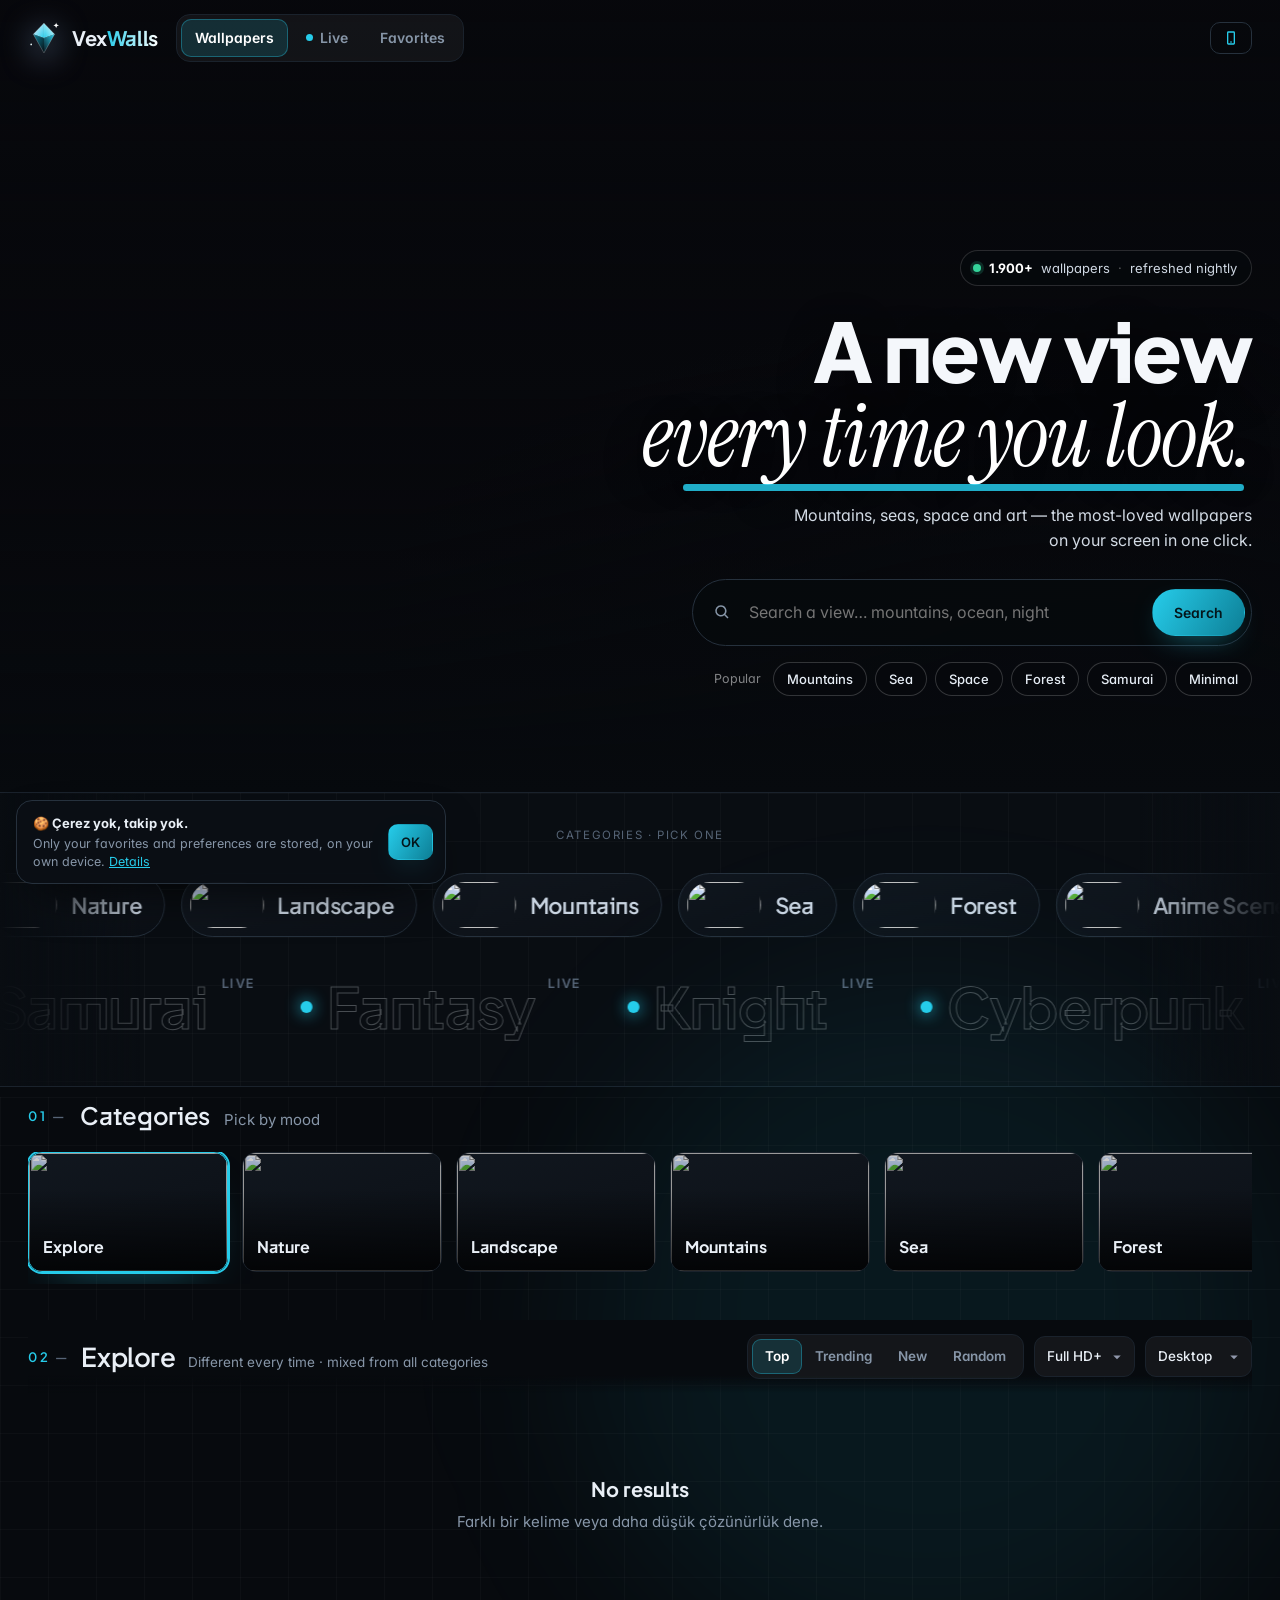
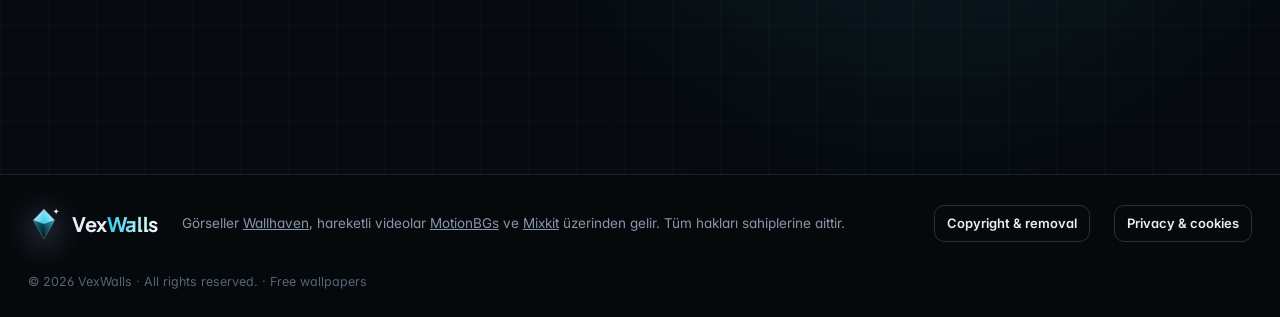
==== public/index.html @ 365bd96a "Giris yazisi saga, yumusak yazi tipi, acik tema okunurluk, ayarlar sadece giris yapinca, seritler ak" ====
<!doctype html>
<html lang="tr">
<head>
  <meta charset="utf-8">
  <meta name="viewport" content="width=device-width, initial-scale=1">
  <title>VexWalls — Ücretsiz 4K Duvar Kağıtları ve Hareketli Duvar Kağıtları</title>
  <meta name="description" content="VexWalls: ücretsiz 4K ve Full HD duvar kağıtları. Doğa, uzay, şehir, anime manzara, siberpunk, minimal ve hareketli (canlı) duvar kağıtları. Bilgisayar ve telefon için her gün güncellenen seçki.">
  <meta name="keywords" content="VexWalls, duvar kağıdı, duvar kağıtları, 4K duvar kağıdı, hareketli duvar kağıdı, canlı duvar kağıdı, wallpaper, 4K wallpaper, live wallpaper, telefon duvar kağıdı, masaüstü arka planı">
  <meta name="robots" content="index, follow, max-image-preview:large">
  <meta name="theme-color" content="#070a0e">
  <link rel="canonical" href="https://vexwalls.github.io/">
  <meta property="og:type" content="website">
  <meta property="og:site_name" content="VexWalls">
  <meta property="og:locale" content="tr_TR">
  <meta property="og:title" content="VexWalls — Ücretsiz 4K ve Hareketli Duvar Kağıtları">
  <meta property="og:description" content="Doğa, uzay, şehir, anime manzara ve hareketli duvar kağıtları. Bilgisayar ve telefon için ücretsiz.">
  <meta property="og:url" content="https://vexwalls.github.io/">
  <meta property="og:image" content="https://vexwalls.github.io/og.jpg">
  <meta name="twitter:card" content="summary_large_image">
  <meta name="twitter:title" content="VexWalls — Ücretsiz 4K ve Hareketli Duvar Kağıtları">
  <meta name="twitter:image" content="https://vexwalls.github.io/og.jpg">
  <link rel="manifest" href="manifest.webmanifest">
  <link rel="apple-touch-icon" href="apple-touch-icon.png">
  <meta name="apple-mobile-web-app-capable" content="yes">
  <meta name="mobile-web-app-capable" content="yes">
  <meta name="apple-mobile-web-app-title" content="VexWalls">
  <meta name="apple-mobile-web-app-status-bar-style" content="black-translucent">
  <script type="application/ld+json">{"@context":"https://schema.org","@type":"WebSite","name":"VexWalls","alternateName":["Cry Wall","VexWalls Duvar Kağıtları"],"url":"https://vexwalls.github.io/","description":"Ücretsiz 4K ve hareketli duvar kağıtları","inLanguage":"tr"}</script>
  <link rel="icon" href="favicon.svg" type="image/svg+xml">
  <link rel="preconnect" href="https://fonts.googleapis.com">
  <link rel="preconnect" href="https://fonts.gstatic.com" crossorigin>
  <link href="https://fonts.googleapis.com/css2?family=Inter:wght@400;500;600;700&family=Space+Grotesk:wght@500;600;700&family=Instrument+Serif:ital@0;1&family=Plus+Jakarta+Sans:wght@400;500;600;700&display=swap" rel="stylesheet">
  <link rel="stylesheet" href="styles.css">
  <link rel="stylesheet" href="theme.css">
  <link rel="stylesheet" href="settings.css">
  <script>/* apply light/dark before the page paints (no flash) */try{var p=JSON.parse(localStorage.getItem("crywall.prefs")||"{}");var l=p.mode==="light"||(p.mode==="system"&&matchMedia("(prefers-color-scheme: light)").matches);document.documentElement.dataset.mode=l?"light":"dark";if(p.calm)document.documentElement.classList.add("calm")}catch(e){}</script>
</head>
<body>
<div id="prog"></div>
<button id="toTop" class="totop" aria-label="Yukarı çık" title="Yukarı çık"><svg viewBox="0 0 24 24"><path d="M12 5.6 4.7 12.9l1.4 1.4L11 9.4V20h2V9.4l4.9 4.9 1.4-1.4z"/></svg></button>

<header class="nav" id="nav">
  <div class="nav__inner">
    <a class="brand" href="#" data-home>
      <svg class="brand__mark" viewBox="0 0 64 64" aria-hidden="true"><defs>
    <linearGradient id="lg1" x1="0" y1="0" x2="1" y2="1"><stop offset="0" stop-color="#f5f3ff"/><stop offset="1" style="stop-color:var(--accent)"/></linearGradient>
    <linearGradient id="lg2" x1="1" y1="0" x2="0" y2="1"><stop offset="0" stop-color="#ecfeff"/><stop offset="1" style="stop-color:var(--accent)"/></linearGradient>
    <linearGradient id="lg3" x1="0" y1="0" x2="1" y2="1"><stop offset="0" style="stop-color:var(--accent2)"/><stop offset="1" stop-color="#061015"/></linearGradient>
    <linearGradient id="lg4" x1="1" y1="0" x2="0" y2="1"><stop offset="0" style="stop-color:var(--accent)"/><stop offset="1" stop-color="#08161d"/></linearGradient>
    <linearGradient id="lgShine" x1="0" y1="0" x2="1" y2="0"><stop offset="0" stop-color="#fff" stop-opacity="0"/><stop offset=".5" stop-color="#fff" stop-opacity=".85"/><stop offset="1" stop-color="#fff" stop-opacity="0"/></linearGradient>
    <clipPath id="lgClip"><path d="M30 4 10 25l20 35 20-35Z"/></clipPath>
    </defs>
      <g class="logo-gem">
        <path d="M30 4 10 25l20 7Z" fill="url(#lg1)"/>
        <path d="M30 4l20 21-20 7Z" fill="url(#lg2)"/>
        <path d="M10 25l20 35V32Z" fill="url(#lg3)"/>
        <path d="M50 25 30 60V32Z" fill="url(#lg4)"/>
        <path d="M30 4 10 25l20 35 20-35Z" fill="none" stroke="#fff" stroke-opacity=".35" stroke-width="1.2" stroke-linejoin="round"/>
        <path d="M30 4v28M10 25l20 7 20-7" fill="none" stroke="#fff" stroke-opacity=".28" stroke-width="1"/>
        <g clip-path="url(#lgClip)"><rect class="logo-shine" x="-30" y="0" width="22" height="64" fill="url(#lgShine)" transform="skewX(-20)"/></g>
      </g>
      <path class="logo-spark" d="M53 3c.6 3.6 1.8 4.8 5.4 5.4-3.6.6-4.8 1.8-5.4 5.4-.6-3.6-1.8-4.8-5.4-5.4C51.2 7.8 52.4 6.6 53 3Z" fill="#fff"/>
      <circle class="logo-spark logo-spark--2" cx="6" cy="44" r="1.6" fill="#ecfeff"/>
    </svg>

      <span class="brand__name">Vex<span>Walls</span></span>
    </a>
    <nav class="tabs" aria-label="Bölümler">
      <button class="tab is-active" data-mode="static">Duvar Kağıtları</button>
      <button class="tab" data-mode="live"><span class="dot"></span>Hareketli</button>
      <button class="tab" data-mode="fav">Favorilerim</button>
    </nav>
    <div class="themes">
      <button class="iconbtn themes__btn" id="themeBtn" type="button" title="Tema rengi" aria-label="Tema rengi"><svg viewBox="0 0 24 24"><path d="M12 3a9 9 0 0 0 0 18c1.1 0 1.8-.8 1.8-1.7 0-.5-.2-.9-.5-1.2-.3-.3-.5-.7-.5-1.2 0-1 .8-1.7 1.8-1.7H17a4 4 0 0 0 4-4C21 6.6 17 3 12 3Zm-5.5 9a1.5 1.5 0 1 1 0-3 1.5 1.5 0 0 1 0 3Zm3-4a1.5 1.5 0 1 1 0-3 1.5 1.5 0 0 1 0 3Zm5 0a1.5 1.5 0 1 1 0-3 1.5 1.5 0 0 1 0 3Zm3 4a1.5 1.5 0 1 1 0-3 1.5 1.5 0 0 1 0 3Z"/></svg></button>
      <div class="themes__menu" id="themeMenu" hidden></div>
    </div>
    <form class="search search--nav" id="navSearch" role="search">
      <svg viewBox="0 0 24 24" aria-hidden="true"><path d="M10.5 3a7.5 7.5 0 0 1 5.96 12.06l4.24 4.24-1.42 1.42-4.24-4.24A7.5 7.5 0 1 1 10.5 3Zm0 2a5.5 5.5 0 1 0 0 11 5.5 5.5 0 0 0 0-11Z"/></svg>
      <input type="search" placeholder="Ara: dağ, okyanus, gece…" autocomplete="off">
    </form>
  </div>
</header>

<div class="livebar" id="liveBar" hidden>
  <span class="livebar__pulse"></span>
  <span>Hareketli duvar kağıdı açık: <b id="liveBarTitle"></b></span>
  <button class="btn btn--sm btn--ghost" id="liveStop">Durdur</button>
</div>

<section class="hero" id="hero">
  <div class="hero__bg" id="heroBg"></div>
  <div class="hero__shade"></div>
  <div class="hero__content hero2">
    <p class="hero2__pill"><i></i><b>1.900+</b> duvar kağıdı <span>·</span> her gece yenilenir</p>
    <h1 class="hero2__title">Her açılışta<br><em>yeni bir manzara.</em></h1>
    <p class="hero__sub hero2__sub">Dağlar, denizler, uzay ve sanat — en sevilen duvar kağıtları tek tıkla ekranında.</p>
    <form class="search search--hero" id="heroSearch" role="search">
      <svg viewBox="0 0 24 24" aria-hidden="true"><path d="M10.5 3a7.5 7.5 0 0 1 5.96 12.06l4.24 4.24-1.42 1.42-4.24-4.24A7.5 7.5 0 1 1 10.5 3Zm0 2a5.5 5.5 0 1 0 0 11 5.5 5.5 0 0 0 0-11Z"/></svg>
      <input type="search" placeholder="Bir manzara ara… dağ, okyanus, gece" autocomplete="off">
      <button class="btn btn--primary" type="submit">Ara</button>
    </form>
    <div class="hero2__quick"><span>Popüler</span>
      <button data-quickcat="dag">Dağ</button><button data-quickcat="deniz">Deniz</button><button data-quickcat="uzay">Uzay</button><button data-quickcat="orman">Orman</button><button data-quickcat="samuray">Samuray</button><button data-quickcat="minimal">Minimal</button>
    </div>
  </div>
  <button class="hero__credit hero2__now" id="heroCredit" hidden><small>Şu an</small> <span></span> ›</button>

  <!-- shown while the pointer rests on the picture -->
  <div class="hero__peek" aria-hidden="false">
    <button class="hero__arrow hero__arrow--prev" id="heroPrev" aria-label="Önceki">
      <svg viewBox="0 0 24 24"><path d="M15.4 5.4 14 4l-8 8 8 8 1.4-1.4L8.8 12z"/></svg>
    </button>
    <button class="hero__arrow hero__arrow--next" id="heroNext" aria-label="Sonraki">
      <svg viewBox="0 0 24 24"><path d="M8.6 5.4 10 4l8 8-8 8-1.4-1.4 6.6-6.6z"/></svg>
    </button>
    <button class="hero__open" id="heroOpen" hidden></button>
    
  </div>
  <div class="hero__thumbs" id="heroThumbs"></div>
  <div class="hero__progress"><i></i></div>
</section>

<!-- flowing category strips: speed up / reverse with scrolling -->
<section class="strip" id="strip">
  <p class="strip__title">Kategoriler · birine tıkla</p>
  <div class="mq" data-dir="-1"><div class="mq__track" id="mqCats"></div></div>
  <div class="mq mq--text" data-dir="1"><div class="mq__track" id="mqLive"></div></div>
</section>

<main class="main">
  <section class="cats" id="catsSection">
    <div class="section-head">
      <span class="secno">01</span><h2>Kategoriler</h2>
      <p>Ruh haline göre seç</p>
    </div>
    <div class="cats__row" id="cats"></div>
  </section>

  <section class="browse">
    <div class="toolbar" id="toolbar">
      <div class="toolbar__title">
        <span class="secno">02</span><h2 id="gridTitle">Keşfet</h2>
        <span class="count" id="gridCount"></span>
      </div>
      <div class="toolbar__filters" id="filters">
        <div class="seg" id="sortSeg">
          <button data-sort="toplist" class="is-active">En iyiler</button>
          <button data-sort="hot">Trend</button>
          <button data-sort="date_added">Yeni</button>
          <button data-sort="random">Rastgele</button>
        </div>
        <select id="rangeSel" title="Zaman aralığı">
          <option value="1M">Bu ay</option>
          <option value="3M">Son 3 ay</option>
          <option value="1y" selected>Bu yıl</option>
          <option value="">Tüm zamanlar</option>
        </select>
        <select id="resSel" title="Çözünürlük">
          <option value="1920x1080" selected>Full HD+</option>
          <option value="2560x1440">2K+</option>
          <option value="3840x2160">4K</option>
        </select>
        <select id="ratioSel" title="Ekran tipi">
          <option value="landscape" selected>Bilgisayar</option>
          <option value="portrait">Telefon</option>
          <option value="21x9,32x9">Ultra geniş</option>
          <option value="">Hepsi</option>
        </select>
      </div>
    </div>
    <div class="livecats" id="liveCats" hidden></div>
    <div class="grid" id="grid"></div>
    <div class="empty" id="empty" hidden></div>
    <div class="loader" id="loader"><span></span><span></span><span></span></div>
    <div id="sentinel"></div>
  </section>
</main>

<footer class="footer">
  <div class="footer__inner">
    <div class="brand"><img class="brand__mark" src="favicon.svg" alt="">
<span class="brand__name">Vex<span>Walls</span></span></div>
    <p>Görseller <a href="https://wallhaven.cc" target="_blank" rel="noopener">Wallhaven</a>, hareketli videolar <a href="https://motionbgs.com" target="_blank" rel="noopener">MotionBGs</a> ve <a href="https://mixkit.co" target="_blank" rel="noopener">Mixkit</a> üzerinden gelir. Tüm hakları sahiplerine aittir.</p>
    <button class="btn btn--sm btn--ghost" id="openCopyright">Telif &amp; kaldırma talebi</button>
    <button class="btn btn--sm btn--ghost" id="openPrivacy">Gizlilik &amp; çerezler</button>
    <button class="btn btn--sm btn--ghost" id="openFolder">İndirilenler klasörünü aç</button>
  </div>
  <div class="footer__legal">© 2026 VexWalls · Tüm hakları saklıdır. · Ücretsiz duvar kağıtları</div>
</footer>

<dialog class="legal" id="privacy">
  <form method="dialog">
    <button class="viewer__close" aria-label="Kapat">✕</button>
    <p class="eyebrow">Gizlilik</p>
    <h3>Gizlilik ve çerezler</h3>
    <p><b>Reklam ya da izleme çerezi kullanmıyoruz.</b> Seni takip etmiyor, verini kimseyle paylaşmıyor ve satmıyoruz.</p>
    <p>Hesap açmadan kullanırsan VexWalls yalnızca senin cihazında, tarayıcının kendi deposunda şunları saklar: favorilerin, seçtiğin tema rengi, ekran tercihin ve bu bildirimi gördüğün.</p>
    <p><b>Hesap açarsan</b> (isteğe bağlı): giriş Google Firebase ile yapılır. Şifren Google tarafından şifrelenerek saklanır, <b>VexWalls şifreni hiçbir zaman göremez</b>. Hesabında sadece e-posta adresin, adın (yazdıysan) ve favorilerin tutulur; bu bilgilere senden başka kimse erişemez. Hesabını menüdeki "Hesabımı sil" ile istediğin an tamamen silebilirsin.</p>
    <p>Görseller ve videolar kaynak sitelerden (Wallhaven, MotionBGs, Mixkit) yüklenir; bu siteler kendi gizlilik kurallarına tabidir. Site GitHub Pages üzerinde, şifreli (HTTPS) bağlantıyla yayınlanır.</p>
    <p>Bilgisayarındaki "VexWalls yardımcısı" sadece senin bilgisayarında çalışır; yalnızca vexwalls.github.io'dan ve bilgisayarın kendisinden gelen istekleri kabul eder.</p>
  </form>
</dialog>

<dialog class="legal" id="copyright">
  <form method="dialog">
    <button class="viewer__close" aria-label="Kapat">✕</button>
    <p class="eyebrow">Telif hakkı</p>
    <h3>Telif hakkı ve kaldırma talebi</h3>
    <p>VexWalls görselleri kendi sunucularında barındırmaz. Görseller ve videolar kaynak sitelerden (Wallhaven, MotionBGs, Mixkit) gösterilir ve her birinde kaynağına bağlantı vardır.</p>
    <p>Oyun, film, dizi, çizgi roman ve anime serilerine ait karakterleri ya da ünlü kişileri içeren içerikler bilerek listelenmez.</p>
    <p>Bir içeriğin hak sahibiyseniz ve kaldırılmasını istiyorsanız, içeriğin bağlantısıyla birlikte <a id="contactMail" href="#">iletişim adresimize</a> yazın. Talepler en geç 48 saat içinde işleme alınır.</p>
  </form>
</dialog>

<!-- Viewer -->
<div class="viewer" id="viewer" hidden>
  <div class="viewer__backdrop" data-close></div>
  <div class="viewer__panel" role="dialog" aria-modal="true" aria-label="Duvar kağıdı önizleme">
    <div class="viewer__stage" id="vStage">
      <button class="viewer__nav viewer__nav--prev" id="vPrev" aria-label="Önceki">‹</button>
      <div class="viewer__media" id="vMedia"></div>
      <button class="viewer__nav viewer__nav--next" id="vNext" aria-label="Sonraki">›</button>
      <button class="viewer__preview" id="vPreviewBtn" title="Masaüstü önizlemesi">Önizle</button>
    </div>
    <aside class="viewer__side">
      <button class="viewer__close" data-close aria-label="Geri"><span class="viewer__back">← Geri</span><span class="viewer__x">✕</span></button>
      <p class="eyebrow" id="vKind">Duvar kağıdı</p>
      <h3 id="vTitle"></h3>
      <div class="moods" id="vMoods"></div>
      <div class="meta" id="vMeta"></div>
      <div class="actions" id="vActions"></div>
      <div class="tags" id="vTags"></div>
      <div class="colorsearch" id="vColorBox">
        <p class="colorsearch__title">Bu renklerde benzer duvar kağıtları bul</p>
        <p class="colorsearch__note">Duvar kağıdının rengini değiştirmez. Bir renge tıklarsan o renkte olan diğer duvar kağıtlarını listeler.</p>
        <div class="swatches" id="vColors"></div>
      </div>
      <a class="source" id="vSource" target="_blank" rel="noopener">Kaynağında görüntüle ↗</a>
    </aside>
  </div>
</div>

<!-- Desktop preview overlay -->
<div class="mock" id="mock" hidden>
  <div class="mock__screen" id="mockScreen">
    <div class="mock__icons"><i></i><i></i><i></i><i></i></div>
    <div class="mock__clock"><b id="mockTime"></b><span id="mockDate"></span></div>
    <div class="mock__taskbar"><i></i><i></i><i></i><i></i><i></i></div>
  </div>
  <div class="mock__switch">
    <button data-mock="desk" class="is-active">Masaüstü</button>
    <button data-mock="lock">Kilit ekranı</button>
  </div>
  <p class="mock__hint">Kapatmak için tıkla</p>
</div>

<div class="toasts" id="toasts"></div>

<script src="i18n.js"></script>
<script src="settings.js"></script>
<script src="app.js"></script>
<script src="fx.js"></script>
<script src="pwa.js"></script>
<script type="module" src="account.js"></script>
</body>
</html>
---- public/styles.css ----
:root {
  --bg: #08090b;
  --bg-2: #0f1013;
  --card: #141519;
  --line: rgba(255,255,255,.08);
  --line-2: rgba(255,255,255,.14);
  --text: #f4f2ee;
  --muted: #9c9ca4;
  --dim: #63646d;
  --accent: #c9b6ff;
  --accent-2: #9ff0e6;
  --grad: linear-gradient(120deg, #e4d9ff 0%, #b9cdff 45%, #a6efe4 100%);
  --radius: 16px;
  --shadow: 0 20px 60px -20px rgba(0,0,0,.7);
  --ease: cubic-bezier(.2,.8,.2,1);
  color-scheme: dark;
}
* { box-sizing: border-box; }
html { scroll-behavior: smooth; }
body {
  margin: 0; background: var(--bg); color: var(--text);
  font: 15px/1.55 Inter, system-ui, -apple-system, Segoe UI, sans-serif;
  -webkit-font-smoothing: antialiased;
}
img { display: block; max-width: 100%; }
button, input, select { font: inherit; color: inherit; }
button { cursor: pointer; }
a { color: inherit; }
h1, h2, h3 { font-family: 'Space Grotesk', Inter, sans-serif; letter-spacing: -.02em; margin: 0; }
[hidden] { display: none !important; }
.grad { background: var(--grad); -webkit-background-clip: text; background-clip: text; color: transparent; }
.eyebrow { text-transform: uppercase; letter-spacing: .16em; font-size: 11.5px; font-weight: 600; color: var(--accent-2); margin: 0 0 12px; }

/* ---------- buttons ---------- */
.btn {
  display: inline-flex; align-items: center; justify-content: center; gap: 8px;
  border: 1px solid var(--line-2); background: rgba(255,255,255,.04);
  padding: 11px 18px; border-radius: 12px; font-weight: 600; font-size: 14px;
  transition: transform .2s var(--ease), background .2s, border-color .2s, opacity .2s;
  white-space: nowrap;
}
.btn:hover { background: rgba(255,255,255,.09); border-color: rgba(255,255,255,.25); }
.btn:active { transform: scale(.97); }
.btn--primary { background: #f4f2ee; border-color: transparent; color: #0b0b0d; box-shadow: 0 10px 30px -10px rgba(201,182,255,.7); }
.btn--primary:hover { background: var(--grad); filter: brightness(1.1); }
.btn--ghost { background: transparent; }
.btn--sm { padding: 7px 12px; font-size: 13px; border-radius: 10px; }
.btn[disabled] { opacity: .55; pointer-events: none; }
.btn svg { width: 18px; height: 18px; fill: currentColor; flex: none; }

/* ---------- nav ---------- */
.nav {
  position: fixed; inset: 0 0 auto 0; z-index: 50;
  transition: background .3s, border-color .3s, backdrop-filter .3s;
  border-bottom: 1px solid transparent;
}
.nav.is-solid { background: rgba(7,8,12,.78); backdrop-filter: blur(18px) saturate(1.4); border-color: var(--line); }
.nav__inner { max-width: 1520px; margin: 0 auto; padding: 14px 28px; display: flex; align-items: center; gap: 28px; }
.brand { display: flex; align-items: center; gap: 10px; text-decoration: none; }
.brand__mark { width: 34px; height: 34px; flex: none; overflow: visible; filter: drop-shadow(0 6px 16px rgba(168,200,255,.6)); }
.brand__name { font-family: 'Space Grotesk', sans-serif; font-weight: 800; font-size: 20px; letter-spacing: -.03em; }
.brand__name span { background: var(--grad); -webkit-background-clip: text; background-clip: text; color: transparent; }
.tabs { display: flex; gap: 4px; padding: 4px; border-radius: 14px; background: rgba(255,255,255,.05); border: 1px solid var(--line); }
.tab { border: 0; background: none; padding: 8px 14px; border-radius: 10px; font-weight: 600; font-size: 14px; color: var(--muted); display: flex; align-items: center; gap: 7px; transition: .2s; }
.tab:hover { color: var(--text); }
.tab.is-active { color: var(--text); }
.tab .dot { width: 7px; height: 7px; border-radius: 50%; background: #ff4d6d; box-shadow: 0 0 0 0 rgba(255,77,109,.6); animation: pulse 1.8s infinite; }
@keyframes pulse { 70% { box-shadow: 0 0 0 7px rgba(255,77,109,0); } 100% { box-shadow: 0 0 0 0 rgba(255,77,109,0); } }

.search { position: relative; display: flex; align-items: center; }
.search svg { position: absolute; left: 14px; width: 18px; height: 18px; fill: var(--muted); pointer-events: none; }
.search input { width: 100%; border: 1px solid var(--line-2); background: rgba(255,255,255,.05); border-radius: 12px; padding: 10px 14px 10px 42px; outline: none; transition: .2s; }
.search input:focus { border-color: var(--accent); background: rgba(255,255,255,.08); box-shadow: 0 0 0 4px rgba(201,182,255,.18); }
.search--nav { margin-left: auto; width: 320px; opacity: 0; pointer-events: none; transition: opacity .3s; }
.nav.is-solid .search--nav { opacity: 1; pointer-events: auto; }

.livebar {
  position: fixed; top: 74px; left: 50%; transform: translateX(-50%); z-index: 49;
  display: flex; align-items: center; gap: 12px; padding: 8px 10px 8px 16px; font-size: 13.5px;
  background: rgba(18,20,29,.9); backdrop-filter: blur(14px); border: 1px solid var(--line-2); border-radius: 999px; box-shadow: var(--shadow);
}
.livebar__pulse { width: 9px; height: 9px; border-radius: 50%; background: #ff4d6d; animation: pulse 1.8s infinite; }

/* ---------- hero ---------- */
.hero { position: relative; min-height: 88vh; display: flex; align-items: flex-end; overflow: hidden; }
.hero__shade { position: absolute; inset: 0; background:
  linear-gradient(180deg, rgba(7,8,12,.55) 0%, rgba(7,8,12,.05) 30%, rgba(7,8,12,.35) 60%, var(--bg) 100%),
  radial-gradient(80% 60% at 15% 85%, rgba(7,8,12,.75), transparent 70%); }
.hero__content { position: relative; z-index: 1; width: 100%; max-width: 1520px; margin: 0 auto; padding: 140px 28px 80px; }
.hero h1 { font-size: clamp(42px, 6.4vw, 92px); line-height: 1.02; font-weight: 800; max-width: 12ch; text-shadow: 0 10px 40px rgba(0,0,0,.4); }
.hero__sub { font-size: clamp(16px, 1.4vw, 19px); color: #c9cddb; max-width: 560px; margin: 20px 0 30px; }
.hero__sub b { color: #fff; font-weight: 600; }
.search--hero { max-width: 620px; background: rgba(12,14,20,.6); backdrop-filter: blur(16px); border: 1px solid var(--line-2); border-radius: 18px; padding: 6px; }
.search--hero input { border: 0; background: transparent; padding: 14px 14px 14px 46px; font-size: 16px; }
.search--hero input:focus { box-shadow: none; background: transparent; }
.search--hero svg { left: 20px; }
.search--hero .btn { padding: 12px 26px; border-radius: 13px; }
.hero__stats { display: flex; gap: 40px; margin-top: 40px; }
.hero__stats div { display: flex; flex-direction: column; }
.hero__stats b { font-family: 'Space Grotesk', sans-serif; font-size: 24px; }
.hero__stats span { color: var(--muted); font-size: 13px; }
.hero__credit { position: absolute; right: 28px; bottom: 40px; z-index: 2; border: 1px solid var(--line-2); background: rgba(12,14,20,.55); backdrop-filter: blur(12px); padding: 8px 14px; border-radius: 999px; font-size: 12.5px; color: #c9cddb; }
.hero__credit:hover { color: #fff; }

/* ---------- main ---------- */
.main { max-width: 1520px; margin: 0 auto; padding: 0 28px 80px; }
.section-head { display: flex; align-items: baseline; gap: 14px; margin-bottom: 18px; }
.section-head h2 { font-size: 24px; }
.section-head p { margin: 0; color: var(--muted); }

.cats { margin-top: 10px; }
.cats__row { display: grid; grid-auto-flow: column; grid-auto-columns: 200px; gap: 14px; overflow-x: auto; padding-bottom: 12px; scroll-snap-type: x proximity; scrollbar-width: thin; scrollbar-color: #2a2e3c transparent; }
.cat {
  position: relative; height: 120px; border-radius: 14px; overflow: hidden; border: 1px solid var(--line);
  scroll-snap-align: start; text-align: left; padding: 0; background: var(--card);
  transition: transform .35s var(--ease), border-color .3s, box-shadow .3s;
}
.cat img { position: absolute; inset: 0; width: 100%; height: 100%; object-fit: cover; transition: transform .6s var(--ease), filter .4s; filter: saturate(1.05) brightness(.8); }
.cat::after { content: ""; position: absolute; inset: 0; background: linear-gradient(180deg, transparent 30%, rgba(0,0,0,.75)); }
.cat span { position: absolute; left: 14px; bottom: 11px; z-index: 1; font-weight: 700; font-family: 'Space Grotesk', sans-serif; font-size: 16px; }
.cat:hover { transform: translateY(-3px); box-shadow: var(--shadow); }
.cat:hover img { transform: scale(1.08); filter: saturate(1.15) brightness(.95); }
.cat.is-active { border-color: var(--accent); box-shadow: 0 0 0 2px var(--accent), var(--shadow); }

.browse { margin-top: 36px; }
.toolbar { position: sticky; top: 61px; z-index: 20; display: flex; align-items: center; justify-content: space-between; flex-wrap: wrap; gap: 14px; padding: 14px 0; background: linear-gradient(var(--bg) 75%, transparent); }
.toolbar__title { display: flex; align-items: baseline; gap: 12px; }
.toolbar__title h2 { font-size: 26px; }
.count { color: var(--muted); font-size: 13.5px; }
.toolbar__filters { display: flex; flex-wrap: wrap; gap: 10px; align-items: center; }
.seg { display: flex; padding: 4px; border-radius: 12px; background: rgba(255,255,255,.05); border: 1px solid var(--line); }
.seg button { border: 0; background: none; padding: 7px 13px; border-radius: 9px; font-size: 13.5px; font-weight: 600; color: var(--muted); transition: .2s; }
.seg button:hover { color: var(--text); }
.seg button.is-active { color: var(--text); }
select {
  appearance: none; border: 1px solid var(--line); background: rgba(255,255,255,.05) url("data:image/svg+xml,%3Csvg xmlns='http://www.w3.org/2000/svg' viewBox='0 0 24 24' fill='%239097ab'%3E%3Cpath d='M7 10l5 5 5-5z'/%3E%3C/svg%3E") right 8px center/18px no-repeat;
  padding: 9px 32px 9px 12px; border-radius: 11px; font-size: 13.5px; font-weight: 500; outline: none;
}
select:focus { border-color: var(--accent); }
option { background: #151823; }

.livecats { display: flex; flex-wrap: wrap; gap: 8px; margin: 4px 0 18px; }
.chip { border: 1px solid var(--line-2); background: rgba(255,255,255,.04); padding: 7px 14px; border-radius: 999px; font-size: 13.5px; font-weight: 600; color: var(--muted); transition: .2s; }
.chip-group { flex-basis: 100%; font-size: 11px; font-weight: 600; text-transform: uppercase; letter-spacing: .14em; color: var(--dim); margin: 8px 0 0; }
.chip-group:first-child { margin-top: 0; }
.chip:hover { color: var(--text); border-color: rgba(255,255,255,.3); }
.chip.is-active { background: var(--text); color: #0b0c10; border-color: var(--text); }

/* ---------- grid ---------- */
.grid { display: grid; grid-template-columns: repeat(auto-fill, minmax(300px, 1fr)); gap: 18px; }
.grid.is-portrait { grid-template-columns: repeat(auto-fill, minmax(200px, 1fr)); }
.card {
  position: relative; aspect-ratio: 16 / 10; border-radius: var(--radius); overflow: hidden; background: var(--card);
  border: 1px solid var(--line); cursor: zoom-in; isolation: isolate;
  animation: rise .6s var(--ease) backwards; transition: transform .45s var(--ease), box-shadow .45s var(--ease), border-color .3s;
}
.grid.is-portrait .card { aspect-ratio: 9 / 16; }
@keyframes rise { from { opacity: 0; transform: translateY(14px); } }
.card:hover { transform: translateY(-5px); box-shadow: 0 24px 50px -22px rgba(0,0,0,.9), 0 0 0 1px rgba(201,182,255,.35); border-color: rgba(201,182,255,.4); }
.card__ph { position: absolute; inset: 0; }
.card img, .card video { position: absolute; inset: 0; width: 100%; height: 100%; object-fit: cover; transition: transform .7s var(--ease), opacity .5s; }
.card img { opacity: 0; }
.card img.is-loaded { opacity: 1; }
.card video { opacity: 0; }
.card.is-playing video { opacity: 1; }
.card:hover img { transform: scale(1.06); }
.card__overlay { position: absolute; inset: 0; z-index: 2; display: flex; flex-direction: column; justify-content: space-between; padding: 12px; background: linear-gradient(180deg, rgba(0,0,0,.45), transparent 35%, transparent 55%, rgba(0,0,0,.8)); opacity: 0; transition: opacity .3s; }
.card:hover .card__overlay, .card:focus-visible .card__overlay { opacity: 1; }
.card__top, .card__bottom { display: flex; align-items: center; justify-content: space-between; gap: 8px; }
.pill { font-size: 12px; font-weight: 600; padding: 4px 9px; border-radius: 8px; background: rgba(0,0,0,.5); backdrop-filter: blur(8px); border: 1px solid rgba(255,255,255,.12); }
.pill--live { background: rgba(255,77,109,.9); border-color: transparent; }
.card__badge { position: absolute; top: 12px; left: 12px; z-index: 1; }
.card:hover .card__badge { opacity: 0; }
.iconbtn { width: 36px; height: 36px; border-radius: 11px; display: grid; place-items: center; border: 1px solid rgba(255,255,255,.16); background: rgba(0,0,0,.45); backdrop-filter: blur(8px); transition: .2s; padding: 0; }
.iconbtn:hover { background: rgba(255,255,255,.18); }
.iconbtn svg { width: 18px; height: 18px; fill: #fff; }
.iconbtn.is-fav svg { fill: #ff4d6d; }
.card__stats { display: flex; gap: 10px; font-size: 12.5px; color: #dfe2ec; }
.card__stats span { display: flex; align-items: center; gap: 4px; }
.card__stats svg { width: 14px; height: 14px; fill: currentColor; opacity: .85; }
.card__title { font-size: 13.5px; font-weight: 600; white-space: nowrap; overflow: hidden; text-overflow: ellipsis; }

.empty { text-align: center; color: var(--muted); padding: 80px 20px; }
.empty b { display: block; color: var(--text); font-family: 'Space Grotesk', sans-serif; font-size: 20px; margin-bottom: 6px; }
.loader { display: flex; justify-content: center; gap: 7px; padding: 36px; opacity: 0; transition: opacity .2s; }
.loader.is-on { opacity: 1; }
.loader span { width: 9px; height: 9px; border-radius: 50%; background: var(--accent); animation: bounce 1s infinite ease-in-out; }
.loader span:nth-child(2) { animation-delay: .15s; background: #a8c8ff; }
.loader span:nth-child(3) { animation-delay: .3s; background: var(--accent-2); }
@keyframes bounce { 0%, 80%, 100% { transform: scale(.5); opacity: .4; } 40% { transform: scale(1); opacity: 1; } }

/* ---------- viewer ---------- */
.viewer { position: fixed; inset: 0; z-index: 100; display: grid; place-items: center; padding: 24px; }
.viewer__backdrop { position: absolute; inset: 0; background: rgba(3,4,7,.86); backdrop-filter: blur(14px); animation: fade .25s; }
@keyframes fade { from { opacity: 0; } }
.viewer__panel { position: relative; width: min(1500px, 100%); height: min(860px, calc(100vh - 48px)); display: grid; grid-template-columns: 1fr 360px; background: var(--bg-2); border: 1px solid var(--line-2); border-radius: 22px; overflow: hidden; box-shadow: 0 40px 120px -20px rgba(0,0,0,.9); animation: pop .35s var(--ease); }
@keyframes pop { from { opacity: 0; transform: scale(.97) translateY(10px); } }
.viewer__stage { position: relative; background: #000; display: grid; place-items: center; overflow: hidden; }
.viewer__media { position: absolute; inset: 0; display: grid; place-items: center; }
.viewer__media img, .viewer__media video { max-width: 100%; max-height: 100%; object-fit: contain; transition: filter .5s, opacity .4s; }
.viewer__media .is-blur { filter: blur(12px); }
.viewer__media .ph { position: absolute; inset: 0; width: 100%; height: 100%; object-fit: cover; filter: blur(30px) brightness(.5); transform: scale(1.1); max-width: none; max-height: none; }
.viewer__media .main-img { position: relative; z-index: 1; }
.viewer__nav { position: absolute; top: 50%; transform: translateY(-50%); z-index: 3; width: 46px; height: 46px; border-radius: 50%; border: 1px solid rgba(255,255,255,.18); background: rgba(0,0,0,.45); backdrop-filter: blur(8px); font-size: 26px; line-height: 1; display: grid; place-items: center; padding-bottom: 4px; transition: .2s; }
.viewer__nav:hover { background: rgba(255,255,255,.18); }
.viewer__nav--prev { left: 16px; } .viewer__nav--next { right: 16px; }
.viewer__preview { position: absolute; left: 16px; bottom: 16px; z-index: 3; border: 1px solid rgba(255,255,255,.18); background: rgba(0,0,0,.5); backdrop-filter: blur(8px); padding: 8px 14px; border-radius: 10px; font-size: 13px; font-weight: 600; }
.viewer__side { position: relative; padding: 28px 26px; overflow-y: auto; display: flex; flex-direction: column; gap: 18px; border-left: 1px solid var(--line); }
.viewer__side .eyebrow { margin: 0; }
.viewer__side h3 { font-size: 22px; line-height: 1.25; padding-right: 40px; }
.viewer__close { position: absolute; top: 18px; right: 18px; width: 36px; height: 36px; border-radius: 10px; border: 1px solid var(--line-2); background: rgba(255,255,255,.04); font-size: 15px; }
.viewer__close:hover { background: rgba(255,255,255,.1); }
.meta { display: grid; grid-template-columns: 1fr 1fr; gap: 10px; }
.meta div { padding: 10px 12px; border-radius: 12px; background: rgba(255,255,255,.04); border: 1px solid var(--line); }
.meta span { display: block; font-size: 11.5px; color: var(--dim); text-transform: uppercase; letter-spacing: .08em; font-weight: 600; }
.meta b { font-size: 14.5px; font-weight: 600; }
.swatches { display: flex; gap: 8px; }
.swatches button { width: 30px; height: 30px; border-radius: 9px; border: 1px solid rgba(255,255,255,.2); padding: 0; transition: transform .2s; }
.swatches button:hover { transform: scale(1.15); }
.actions { display: grid; gap: 10px; }
.actions .btn { width: 100%; padding: 13px 16px; }
.actions .row { display: grid; grid-template-columns: 1fr 1fr; gap: 10px; }
.actions .note { font-size: 12.5px; color: var(--muted); margin: 2px 0 0; }
/* monitor picker */
.monpick { display: grid; gap: 10px; padding: 14px; border-radius: 14px; background: rgba(255,255,255,.03); border: 1px solid var(--line); margin-bottom: 4px; }
.monpick__head { display: flex; justify-content: space-between; align-items: baseline; font-weight: 600; font-size: 13.5px; }
.monpick__head small { color: var(--accent-2); font-weight: 600; font-size: 12.5px; }
.monpick__map { position: relative; width: 100%; max-height: 120px; margin: 0 auto; }
.mon { position: absolute; padding: 0; border: 1.5px solid var(--line-2); border-radius: 6px; background: rgba(255,255,255,.04); display: flex; flex-direction: column; align-items: center; justify-content: center; gap: 1px; transition: .2s; box-sizing: border-box; margin: 0; outline-offset: -3px; }
.mon b { font-family: 'Space Grotesk', sans-serif; font-size: 16px; line-height: 1; }
.mon small { font-size: 10px; color: var(--muted); white-space: nowrap; }
.mon:hover { border-color: rgba(255,255,255,.35); }
.mon.is-on { border-color: var(--accent); background: rgba(201,182,255,.22); box-shadow: inset 0 0 0 1px rgba(201,182,255,.5); }
.monpick__map.is-span .mon.is-on { border-radius: 0; background: linear-gradient(90deg, rgba(201,182,255,.3), rgba(159,240,230,.3)); }
.monpick__opts { display: flex; flex-wrap: wrap; gap: 6px; }
.monpick__opts .chip { padding: 5px 11px; font-size: 12.5px; }
.monpick .note { margin: 0; }

.tags { display: flex; flex-wrap: wrap; gap: 6px; }
.tags button { border: 1px solid var(--line); background: rgba(255,255,255,.03); padding: 5px 10px; border-radius: 8px; font-size: 12.5px; color: var(--muted); }
.tags button:hover { color: var(--text); border-color: var(--line-2); }
.source { margin-top: auto; font-size: 13px; color: var(--muted); text-decoration: none; }
.source:hover { color: var(--text); }

/* ---------- desktop mock ---------- */
.mock { position: fixed; inset: 0; z-index: 200; background: rgba(0,0,0,.92); display: flex; flex-direction: column; align-items: center; justify-content: center; gap: 18px; cursor: zoom-out; animation: fade .25s; }
.mock__screen { position: relative; width: min(92vw, 150vh); aspect-ratio: 16/9; border-radius: 14px; overflow: hidden; background: #000 center/cover; box-shadow: 0 0 0 10px #16181f, 0 0 0 11px #2a2d38, 0 40px 100px rgba(0,0,0,.8); }
.mock__icons { position: absolute; left: 1.4%; top: 2.4%; display: grid; gap: 1.6vh; }
.mock__icons i { width: 3.2vh; height: 3.2vh; border-radius: 6px; background: rgba(255,255,255,.75); box-shadow: 0 2px 8px rgba(0,0,0,.4); }
.mock__taskbar { position: absolute; inset: auto 0 0 0; height: 6.5%; background: rgba(30,32,40,.72); backdrop-filter: blur(20px); display: flex; justify-content: center; align-items: center; gap: 1%; }
.mock__taskbar i { width: 2.2%; aspect-ratio: 1; border-radius: 5px; background: rgba(255,255,255,.7); }
.mock__clock { position: absolute; left: 0; right: 0; top: 14%; text-align: center; display: none; text-shadow: 0 4px 24px rgba(0,0,0,.5); }
.mock__clock b { display: block; font: 600 clamp(40px, 10vh, 120px)/1 Inter, sans-serif; }
.mock__clock span { font-size: clamp(14px, 2.4vh, 24px); font-weight: 500; }
.mock.is-lock .mock__icons, .mock.is-lock .mock__taskbar { display: none; }
.mock.is-lock .mock__clock { display: block; }
.mock__switch { display: flex; gap: 4px; padding: 4px; border-radius: 12px; background: rgba(255,255,255,.08); cursor: default; }
.mock__switch button { border: 0; background: none; padding: 8px 16px; border-radius: 9px; font-weight: 600; font-size: 14px; color: var(--muted); }
.mock__switch button.is-active { background: rgba(255,255,255,.14); color: #fff; }
.mock__hint { margin: 0; color: var(--dim); font-size: 13px; }

/* ---------- toasts ---------- */
.toasts { position: fixed; right: 24px; bottom: 24px; z-index: 300; display: flex; flex-direction: column; gap: 10px; }
.toast { display: flex; gap: 12px; align-items: flex-start; min-width: 280px; max-width: 380px; padding: 14px 16px; border-radius: 14px; background: rgba(20,22,32,.95); backdrop-filter: blur(14px); border: 1px solid var(--line-2); box-shadow: var(--shadow); animation: toastIn .35s var(--ease); font-size: 14px; }
.toast i { width: 10px; height: 10px; border-radius: 50%; margin-top: 6px; flex: none; background: var(--accent-2); }
.toast.ok i { background: #34d399; } .toast.err i { background: #ff4d6d; } .toast.wait i { background: #fbbf24; animation: pulse 1.4s infinite; }
.toast small { display: block; color: var(--muted); font-size: 12.5px; margin-top: 2px; }
.toast.out { animation: toastOut .3s forwards; }
@keyframes toastIn { from { opacity: 0; transform: translateY(12px) scale(.98); } }
@keyframes toastOut { to { opacity: 0; transform: translateX(20px); } }

/* ---------- footer ---------- */
.footer { border-top: 1px solid var(--line); }
.footer__inner { max-width: 1520px; margin: 0 auto; padding: 30px 28px; display: flex; align-items: center; gap: 24px; flex-wrap: wrap; }
.footer p { margin: 0; color: var(--muted); font-size: 13.5px; flex: 1; min-width: 240px; }

/* ---------- copyright dialog ---------- */
.legal { width: min(560px, calc(100% - 32px)); padding: 0; border: 1px solid var(--line-2); border-radius: 20px; background: var(--bg-2); color: var(--text); box-shadow: 0 40px 120px -20px rgba(0,0,0,.9); }
.legal::backdrop { background: rgba(3,4,7,.8); backdrop-filter: blur(10px); }
.legal form { position: relative; padding: 28px 28px 24px; }
.legal h3 { font-size: 21px; margin-bottom: 6px; padding-right: 40px; }
.legal p { color: #c3c8d6; margin: 10px 0; font-size: 14.5px; }
.legal a { color: var(--accent-2); }

/* ---------- responsive ---------- */
@media (max-width: 1100px) {
  .viewer__panel { grid-template-columns: 1fr; grid-template-rows: 55% 1fr; height: calc(100vh - 32px); }
  .viewer__side { border-left: 0; border-top: 1px solid var(--line); }
  .search--nav { display: none; }
}
@media (max-width: 720px) {
  .nav__inner { padding: 12px 16px; gap: 12px; }
  .brand__name { display: none; }
  .tab { padding: 7px 10px; font-size: 13px; }
  .hero__content, .main, .footer__inner { padding-left: 16px; padding-right: 16px; }
  .hero__stats { gap: 22px; }
  .grid { grid-template-columns: 1fr 1fr; gap: 10px; }
  .toolbar { top: 56px; }
  .viewer { padding: 0; }
  .viewer__panel { border-radius: 0; height: 100vh; }
  .livebar { top: 64px; width: calc(100% - 32px); }
}

/* =========================================================
   Hero slideshow
   ========================================================= */
.hero__bg { position: absolute; inset: 0; overflow: hidden; background: #07080c; cursor: pointer; user-select: none; -webkit-user-select: none; touch-action: pan-y; }
.hero__bg:active { cursor: grabbing; }
.hslide {
  position: absolute; inset: 0; background: #0b0d14 center/cover no-repeat;
  transform: translateX(-100%); filter: blur(14px) saturate(1.1);
  transition: transform 1.35s cubic-bezier(.77,0,.18,1), filter 1s ease;
  will-change: transform;
}
.hslide.is-sharp { filter: none; }
.hslide.from-left  { transform: translateX(-100%); transition: none; z-index: 2; }
.hslide.from-right { transform: translateX(100%);  transition: none; z-index: 2; }
.hslide.is-active  { transform: translateX(0); z-index: 2; transition: transform 1.35s cubic-bezier(.77,0,.18,1), filter 1s ease;
  animation: kenburns 16s linear forwards; box-shadow: -30px 0 60px rgba(0,0,0,.6), 30px 0 60px rgba(0,0,0,.6); }
.hslide.leave-right { transform: translateX(38%);  filter: brightness(.35); z-index: 1; }
.hslide.leave-left  { transform: translateX(-38%); filter: brightness(.35); z-index: 1; }
@keyframes kenburns { from { scale: 1.03; } to { scale: 1.13; } }

.hero__shade { pointer-events: none; z-index: 3; transition: opacity 1.1s ease; }
.hero__content { z-index: 4; pointer-events: none; }
.hero__content > * { pointer-events: auto; transition: opacity 1.1s ease, transform 1.1s var(--ease), filter 1.1s ease; }
.hero__content > :nth-child(2) { transition-delay: .05s; }
.hero__content > :nth-child(3) { transition-delay: .1s; }
.hero__content > :nth-child(4) { transition-delay: .15s; }
.hero__content > :nth-child(5) { transition-delay: .2s; }
.hero__stats { width: fit-content; }

.hero.is-peek .hero__shade { opacity: .25; }
.hero.is-peek .hero__content > * { opacity: 0; transform: translateY(14px); filter: blur(6px); }
.hero.is-peek .hero__content > *:not(.search--hero) { pointer-events: none; }
.hero.is-peek .hero__credit { opacity: 0; pointer-events: none; }
.hero__credit { transition: opacity .6s ease; z-index: 5; }

.hero__peek > * { position: absolute; z-index: 6; opacity: 0; pointer-events: none; transition: opacity .7s ease, transform .7s var(--ease); }
.hero.is-peek .hero__peek > * { opacity: 1; pointer-events: auto; }
.hero__arrow {
  top: 50%; width: 58px; height: 58px; border-radius: 50%; display: grid; place-items: center; padding: 0;
  border: 1px solid rgba(255,255,255,.22); background: rgba(10,12,18,.35); backdrop-filter: blur(14px);
  transition: opacity .7s ease, transform .35s var(--ease), background .25s;
}
.hero__arrow svg { width: 26px; height: 26px; fill: #fff; }
.hero__arrow--prev { left: 28px;  transform: translate(-16px, -50%); }
.hero__arrow--next { right: 28px; transform: translate(16px, -50%); }
.hero.is-peek .hero__arrow--prev, .hero.is-peek .hero__arrow--next { transform: translate(0, -50%); }
.hero__arrow:hover { background: rgba(255,255,255,.2); }
.hero.is-peek .hero__arrow:hover { transform: translate(0, -50%) scale(1.08); }
.hero__open { left: 50%; bottom: 150px; transform: translate(-50%, 14px); padding: 13px 26px; border-radius: 999px; font-size: 15px; }
.hero.is-peek .hero__open { transform: translate(-50%, 0); }
.hero__hint { left: 0; right: 0; bottom: 124px; margin: 0; text-align: center; font-size: 12.5px; color: rgba(255,255,255,.75); text-shadow: 0 2px 10px rgba(0,0,0,.8); pointer-events: none !important; }

.hero__thumbs {
  position: absolute; z-index: 6; left: 50%; bottom: 30px; transform: translate(-50%, 24px);
  display: flex; gap: 8px; max-width: min(860px, calc(100vw - 32px)); overflow-x: auto; scrollbar-width: none;
  padding: 8px; border-radius: 16px; background: rgba(10,12,18,.45); backdrop-filter: blur(16px); border: 1px solid rgba(255,255,255,.12);
  opacity: 0; pointer-events: none; transition: opacity .7s ease, transform .7s var(--ease);
}
.hero__thumbs::-webkit-scrollbar { display: none; }
.hero.is-peek .hero__thumbs { opacity: 1; transform: translate(-50%, 0); pointer-events: auto; }
.hthumb { position: relative; flex: none; width: 92px; aspect-ratio: 16 / 10; padding: 0; border-radius: 10px; overflow: hidden; border: 2px solid transparent; opacity: .5; background: #111; transition: opacity .3s, transform .35s var(--ease), border-color .3s; }
.hthumb img { width: 100%; height: 100%; object-fit: cover; }
.hthumb:hover { opacity: .9; transform: translateY(-3px); }
.hthumb.is-active { opacity: 1; border-color: #fff; }

.hero__progress { position: absolute; z-index: 5; left: 0; right: 0; bottom: 0; height: 2px; background: rgba(255,255,255,.06); }
.hero__progress i { display: block; height: 100%; width: 0; background: var(--grad); box-shadow: 0 0 12px rgba(168,200,255,.8); }
.hero.is-ticking .hero__progress i { animation: heroprog var(--hero-ms, 6500ms) linear forwards; }
@keyframes heroprog { to { width: 100%; } }

/* =========================================================
   Button & control animations
   ========================================================= */
.btn, .tab, .seg button, .chip, .iconbtn, .hthumb, .cat { position: relative; overflow: hidden; isolation: isolate; }
.btn { transition: transform .3s var(--ease), background .25s, border-color .25s, box-shadow .35s var(--ease), filter .25s; }
.btn:hover { transform: translateY(-2px); box-shadow: 0 12px 28px -14px rgba(0,0,0,.8); }
.btn:active { transform: translateY(0) scale(.97); transition-duration: .1s; }
.btn--primary { background-size: 180% 100%; background-position: 0 0; transition: transform .3s var(--ease), box-shadow .35s var(--ease), background-position .6s var(--ease); }
.btn--primary:hover { background-position: 100% 0; box-shadow: 0 16px 36px -12px rgba(168,200,255,.85); filter: none; }
.btn--primary::after {
  content: ""; position: absolute; inset: 0; z-index: -1; pointer-events: none;
  background: linear-gradient(105deg, transparent 35%, rgba(255,255,255,.45) 50%, transparent 65%);
  transform: translateX(-120%);
}
.btn--primary:hover::after { transform: translateX(120%); transition: transform .9s var(--ease); }
.btn svg { transition: transform .35s var(--ease); }
.btn:hover svg { transform: scale(1.12) rotate(-4deg); }
.iconbtn { transition: transform .3s var(--ease), background .25s; }
.iconbtn:hover { transform: scale(1.1); }
.iconbtn.is-fav svg { animation: heartpop .45s var(--ease); }
@keyframes heartpop { 40% { transform: scale(1.35); } }
.chip { transition: color .25s, border-color .25s, background .3s, transform .3s var(--ease); }
.chip:hover { transform: translateY(-2px); }

/* click ripple */
.ripple { position: absolute; z-index: -1; border-radius: 50%; pointer-events: none; background: rgba(255,255,255,.35); transform: scale(0); animation: ripple .65s ease-out forwards; }
@keyframes ripple { to { transform: scale(1); opacity: 0; } }

/* sliding highlight under the active tab / sort option */
.tabs, .seg { position: relative; }
.tabs > button, .seg > button { position: relative; z-index: 1; background: none !important; }
.ind { position: absolute; z-index: 0; top: 4px; bottom: 4px; left: 0; width: 0; border-radius: 10px; background: rgba(255,255,255,.11); box-shadow: inset 0 0 0 1px rgba(255,255,255,.06); transition: transform .5s var(--ease), width .5s var(--ease), opacity .3s; pointer-events: none; }
.seg .ind { border-radius: 9px; }

@media (max-width: 720px) {
  .hero__arrow { display: none; }
  .hero__open { bottom: 130px; }
  .hero__hint { bottom: 108px; }
}

/* =========================================================
   Logo
   ========================================================= */
.brand { perspective: 400px; }
.brand__mark { transition: transform 1s var(--ease), filter .5s; transform-style: preserve-3d; }
.brand .logo-shine { animation: logoShine 5s var(--ease) infinite; }
.brand .logo-spark { transform-box: fill-box; transform-origin: center; animation: twinkle 2.6s ease-in-out infinite; }
.brand .logo-spark--2 { animation-delay: 1.3s; }
.brand:hover .brand__mark { transform: rotateY(360deg); filter: drop-shadow(0 6px 22px rgba(159,240,230,.75)); }
.brand:hover .logo-shine { animation-duration: 1.2s; }
@keyframes logoShine { 0%, 55% { transform: skewX(-20deg) translateX(0); } 100% { transform: skewX(-20deg) translateX(110px); } }
@keyframes twinkle { 0%, 100% { transform: scale(.55) rotate(0deg); opacity: .55; } 50% { transform: scale(1.1) rotate(45deg); opacity: 1; } }

.brand__name { position: relative; }
.brand__name span { background: linear-gradient(90deg, #a78bfa, #60a5fa, #9ff0e6, #a78bfa); background-size: 300% 100%; -webkit-background-clip: text; background-clip: text; color: transparent; animation: wordflow 6s linear infinite; }
@keyframes wordflow { to { background-position: 300% 0; } }
.brand:hover .brand__name { letter-spacing: -.01em; }
.brand__name { transition: letter-spacing .5s var(--ease); }

/* =========================================================
   Theme: ivory & opal
   ========================================================= */
.btn--primary { background: #f4f2ee; color: #0b0b0d; box-shadow: 0 10px 30px -12px rgba(244,242,238,.35); }
.btn--primary svg { fill: #0b0b0d; }
.btn--primary:hover { background: var(--grad); color: #0b0b0d; box-shadow: 0 16px 40px -14px rgba(185,205,255,.7); }
.btn--primary::after { background: linear-gradient(105deg, transparent 35%, rgba(255,255,255,.7) 50%, transparent 65%); }
.grad { background-size: 200% 100%; animation: wordflow 9s linear infinite; background-image: linear-gradient(90deg, #e4d9ff, #b9cdff, #a6efe4, #f0d4ff, #e4d9ff); }
.eyebrow { color: #b9cdff; }
.brand__name span { background-image: linear-gradient(90deg, #e4d9ff, #b9cdff, #a6efe4, #f0d4ff, #e4d9ff); }
.chip.is-active { background: #f4f2ee; color: #0b0b0d; border-color: #f4f2ee; }
.pill--live { background: rgba(255,107,129,.92); }
.tab .dot { background: #ff6b81; }
.loader span { background: #e4d9ff !important; }
.loader span:nth-child(2) { background: #b9cdff !important; }
.loader span:nth-child(3) { background: #a6efe4 !important; }
.ripple { background: rgba(255,255,255,.28); }
.btn--primary .ripple { background: rgba(0,0,0,.15); }
.hthumb.is-active { border-color: #f4f2ee; }
.search input:focus { border-color: #b9cdff; box-shadow: 0 0 0 4px rgba(185,205,255,.14); }
.search--hero input:focus { box-shadow: none; }
.card:hover { box-shadow: 0 24px 50px -22px rgba(0,0,0,.9), 0 0 0 1px rgba(228,217,255,.28); border-color: rgba(228,217,255,.3); }
.cat.is-active { border-color: #e4d9ff; box-shadow: 0 0 0 2px #e4d9ff, var(--shadow); }
body { background: radial-gradient(1200px 600px at 85% -10%, rgba(185,205,255,.05), transparent 60%), var(--bg); }

/* =========================================================
   Hero: soft slide + fade (overrides the earlier push effect)
   ========================================================= */
.hslide {
  background: #0b0d14; filter: none; opacity: 0; transform: translateX(-7%);
  transition: transform 2s cubic-bezier(.45,0,.15,1), opacity 1.7s cubic-bezier(.4,0,.2,1);
}
.hslide__ph, .hslide__img { position: absolute; inset: 0; width: 100%; height: 100%; object-fit: cover; pointer-events: none; -webkit-user-drag: none; }
.hslide__ph { filter: blur(16px); transform: scale(1.06); transition: opacity 1.2s ease; }
.hslide__img { animation: heroImgIn 1.2s ease both; }
@keyframes heroImgIn { from { opacity: 0; } }
.hslide.is-sharp .hslide__ph { opacity: 0; }
.hslide.from-left  { opacity: 0; transform: translateX(-7%); transition: none; z-index: 2; }
.hslide.from-right { opacity: 0; transform: translateX(7%);  transition: none; z-index: 2; }
.hslide.is-active  { opacity: 1; transform: translateX(0); z-index: 2; box-shadow: none; animation: none;
  transition: transform 2s cubic-bezier(.45,0,.15,1), opacity 1.7s cubic-bezier(.4,0,.2,1); }
.hslide.leave-right { opacity: 0; transform: translateX(7%);  filter: none; z-index: 1; transition: transform 2s cubic-bezier(.45,0,.15,1), opacity 1.9s ease; }
.hslide.leave-left  { opacity: 0; transform: translateX(-7%); filter: none; z-index: 1; transition: transform 2s cubic-bezier(.45,0,.15,1), opacity 1.9s ease; }
/* slow zoom on the visible picture */
.hslide.is-active .hslide__img, .hslide.is-active .hslide__ph { animation: heroImgIn 1.2s ease both, kenburns 20s linear forwards; }
.hslide.is-active .hslide__ph { animation: kenburns 20s linear forwards; }

/* user request: no "open" button, hint text or thumbnail strip on the hero — click the picture instead */
.hero__open, .hero__hint, .hero__thumbs { display: none !important; }

/* =========================================================
   Hero: full carousel slide (final). Old picture slides out one side,
   the new one slides in from the other. The slow zoom keeps running on
   the leaving picture so nothing jumps.
   ========================================================= */
.hslide { opacity: 1; filter: none; transform: translateX(-100%); transition: none; }
.hslide.from-left  { opacity: 1; transform: translateX(-100%); transition: none; }
.hslide.from-right { opacity: 1; transform: translateX(100%);  transition: none; }
.hslide.is-active  { opacity: 1; transform: translateX(0); z-index: 2; transition: transform 1.6s cubic-bezier(.65,0,.35,1); }
.hslide.leave-right { opacity: 1; filter: none; transform: translateX(100%);  z-index: 1; transition: transform 1.6s cubic-bezier(.65,0,.35,1); }
.hslide.leave-left  { opacity: 1; filter: none; transform: translateX(-100%); z-index: 1; transition: transform 1.6s cubic-bezier(.65,0,.35,1); }
.hslide .hslide__img { animation: heroImgIn 1.2s ease both; }
.hslide.is-active .hslide__img, .hslide.leave-right .hslide__img, .hslide.leave-left .hslide__img { animation: heroImgIn 1.2s ease both, kenburns 20s linear forwards; }
.hslide.is-active .hslide__ph,  .hslide.leave-right .hslide__ph,  .hslide.leave-left .hslide__ph  { animation: kenburns 20s linear forwards; }

/* viewer: slide between wallpapers */
.vwrap { position: absolute; inset: 0; display: grid; place-items: center; }
.vwrap.in-right { animation: vInRight .6s cubic-bezier(.22,.8,.2,1) both; }
.vwrap.in-left  { animation: vInLeft  .6s cubic-bezier(.22,.8,.2,1) both; }
.vwrap.out-left  { animation: vOutLeft  .5s cubic-bezier(.55,0,.6,.2) both; pointer-events: none; }
.vwrap.out-right { animation: vOutRight .5s cubic-bezier(.55,0,.6,.2) both; pointer-events: none; }
@keyframes vInRight  { from { transform: translateX(18%);  opacity: 0; } }
@keyframes vInLeft   { from { transform: translateX(-18%); opacity: 0; } }
@keyframes vOutLeft  { to   { transform: translateX(-18%); opacity: 0; } }
@keyframes vOutRight { to   { transform: translateX(18%);  opacity: 0; } }
.vwrap > .main-img { grid-area: 1 / 1; }
.vwrap > .full-in { z-index: 2; animation: fullIn .7s ease both; }
@keyframes fullIn { from { opacity: 0; filter: blur(8px); } }

/* =========================================================
   Category + mood tags
   ========================================================= */
.card__tags { position: absolute; left: 10px; top: 10px; right: 56px; z-index: 3; display: flex; flex-wrap: wrap; align-items: center; gap: 5px; pointer-events: none; }
.tagcat {
  font-size: 11.5px; font-weight: 600; letter-spacing: .01em; padding: 3px 9px; border-radius: 7px; color: #f4f2ee;
  background: rgba(10,11,14,.55); backdrop-filter: blur(10px); -webkit-backdrop-filter: blur(10px); border: 1px solid rgba(255,255,255,.14);
}
.tagcat--4k { background: #f4f2ee; color: #0b0b0d; border-color: transparent; }
.tagcat--live { background: rgba(255,107,129,.92); border-color: transparent; }
.card__moods { flex-basis: 100%; display: flex; flex-wrap: wrap; gap: 5px; transition: opacity .35s, transform .35s var(--ease); }
.mood {
  display: inline-flex; align-items: center; gap: 6px; padding: 2px 9px 2px 7px; border-radius: 999px;
  font-size: 11px; font-weight: 600; color: #f4f2ee; white-space: nowrap;
  background: rgba(10,11,14,.5); backdrop-filter: blur(10px); -webkit-backdrop-filter: blur(10px); border: 1px solid rgba(255,255,255,.1);
}
.mood::before { content: ""; width: 6px; height: 6px; border-radius: 50%; background: var(--mc); box-shadow: 0 0 8px var(--mc); }
.card__badge { display: none; }
.moods { display: flex; flex-wrap: wrap; gap: 7px; }
.moods .mood { font-size: 12.5px; padding: 5px 12px 5px 10px; background: rgba(255,255,255,.04); border-color: var(--line-2); }
.moods .mood::before { width: 7px; height: 7px; }
@media (max-width: 720px) { .card__moods { display: none; } }

/* user-driven navigation: quick, snappy slide (autoplay keeps the slow glide) */
.hero.is-fast .hslide.is-active,
.hero.is-fast .hslide.leave-right,
.hero.is-fast .hslide.leave-left { transition-duration: .6s; transition-timing-function: cubic-bezier(.22,.8,.2,1); }

/* "find similar colours" box at the bottom of the viewer */
.colorsearch { padding: 14px; border-radius: 14px; border: 1px solid var(--line); background: rgba(255,255,255,.025); display: grid; gap: 8px; }
.colorsearch__title { margin: 0; font-weight: 600; font-size: 13.5px; }
.colorsearch__note { margin: 0; font-size: 12.5px; color: var(--muted); line-height: 1.45; }
.colorsearch .swatches { margin-top: 2px; }

/* user request: no timer bar under the hero */
.hero__progress { display: none !important; }
---- public/theme.css ----
/* =========================================================
   CRYVEX-STYLE THEME (cryvextech.com.tr look) — loaded after styles.css
   Accent colour comes from the theme picker (data-theme on <html>).
   ========================================================= */
:root {
  --accent: #26ccea; --accent2: #0d7f96; --accent-rgb: 38 204 234;
  --accent-2: var(--accent);
  --bg: #070a0e; --bg-2: #0b0f15; --card: #0f141b;
  --line: #1a222c; --line-2: #26313d;
  --text: #e9eff6; --muted: #8796a8; --dim: #566476;
  --grad: linear-gradient(120deg, var(--accent), var(--accent2));
}
[data-theme="mor"]     { --accent: #a98bff; --accent2: #6d4dff; --accent-rgb: 169 139 255; }
[data-theme="yesil"]   { --accent: #2bd47b; --accent2: #129b59; --accent-rgb: 43 212 123; }
[data-theme="turuncu"] { --accent: #ffae3a; --accent2: #e07b1f; --accent-rgb: 255 174 58; }
[data-theme="pembe"]   { --accent: #ff6fae; --accent2: #d83a86; --accent-rgb: 255 111 174; }
[data-theme="mavi"]    { --accent: #4d9dff; --accent2: #1f5fd8; --accent-rgb: 77 157 255; }
[data-theme="kirmizi"] { --accent: #ff5a5a; --accent2: #d62f2f; --accent-rgb: 255 90 90; }

body { background: var(--bg); font-family: Inter, system-ui, sans-serif; }
/* film grain */
body::before { content: ""; position: fixed; inset: 0; z-index: 400; pointer-events: none; opacity: .035;
  background-image: url("data:image/svg+xml,%3Csvg xmlns='http://www.w3.org/2000/svg' width='120' height='120'%3E%3Cfilter id='n'%3E%3CfeTurbulence type='fractalNoise' baseFrequency='.9'/%3E%3C/filter%3E%3Crect width='100%25' height='100%25' filter='url(%23n)'/%3E%3C/svg%3E"); }
/* engineering grid behind the content */
.main, .strip { background-image: linear-gradient(#ffffff06 1px, transparent 1px), linear-gradient(90deg, #ffffff06 1px, transparent 1px); background-size: 48px 48px; }
.main { position: relative; isolation: isolate; }
.main::before { content: ""; position: absolute; z-index: -1; top: -120px; right: -10%; width: 44rem; height: 44rem; max-width: 100%; border-radius: 50%; background: rgb(var(--accent-rgb) / .07); filter: blur(90px); pointer-events: none; }

h1, h2, h3, .brand__name { font-family: 'Space Grotesk', Inter, sans-serif; letter-spacing: -.025em; }
.grad, .brand__name span { background-image: linear-gradient(90deg, var(--accent), #ffffff 45%, var(--accent) 70%, var(--accent2)); background-size: 220% 100%; -webkit-background-clip: text; background-clip: text; color: transparent; animation: wordflow 7s linear infinite; }
.eyebrow { color: var(--accent); letter-spacing: .22em; }
.secno { font-family: 'Space Grotesk', sans-serif; font-size: 13px; font-weight: 600; color: var(--accent); letter-spacing: .2em; align-self: center; }
.secno::after { content: " —"; color: var(--dim); }

/* buttons */
.btn--primary { background: linear-gradient(120deg, var(--accent), var(--accent2)); color: #04161b; border-color: transparent; box-shadow: 0 10px 30px -14px rgb(var(--accent-rgb) / .7); }
.btn--primary svg { fill: #04161b; }
.btn--primary:hover { background: linear-gradient(120deg, var(--accent), var(--accent2)); filter: brightness(1.12); color: #04161b; box-shadow: 0 16px 40px -14px rgb(var(--accent-rgb) / .8); }
.btn--primary::after { background: linear-gradient(105deg, transparent 35%, rgba(255,255,255,.55) 50%, transparent 65%); }
.chip.is-active { background: var(--accent); color: #04161b; border-color: var(--accent); }
.tab .dot { background: var(--accent); }
.ind { background: rgb(var(--accent-rgb) / .14); box-shadow: inset 0 0 0 1px rgb(var(--accent-rgb) / .35); }
.tab.is-active, .seg button.is-active { color: #fff; }
.loader span, .loader span:nth-child(2), .loader span:nth-child(3) { background: var(--accent) !important; }
.search input:focus { border-color: var(--accent); box-shadow: 0 0 0 4px rgb(var(--accent-rgb) / .15); }
.search--hero input:focus { box-shadow: none; }
.search--hero { background: rgba(7,10,14,.6); border-color: var(--line-2); }

/* cards like cryvex: gradient body, accent border on hover */
.card, .cat { background: linear-gradient(160deg, #11171f, #0b0f15); border-color: var(--line); }
.card:hover { border-color: rgb(var(--accent-rgb) / .55); box-shadow: 0 22px 50px -28px rgb(var(--accent-rgb) / .55); }
.cat.is-active { border-color: var(--accent); box-shadow: 0 0 0 2px var(--accent), 0 20px 50px -30px rgb(var(--accent-rgb) / .6); }
.viewer__panel, .legal { background: linear-gradient(160deg, #0f141b, #090d12); border-color: var(--line-2); }
.mon.is-on { border-color: var(--accent); background: rgb(var(--accent-rgb) / .18); box-shadow: inset 0 0 0 1px rgb(var(--accent-rgb) / .5); }
.monpick__head small, .legal a { color: var(--accent); }
.nav.is-solid { background: rgba(7,10,14,.8); border-color: var(--line); }
.footer { border-color: var(--line); background: #06090c; }

/* scroll progress bar (top of the page) */
#prog { position: fixed; top: 0; left: 0; height: 2px; width: 0; z-index: 300; background: linear-gradient(90deg, var(--accent2), var(--accent)); box-shadow: 0 0 12px rgb(var(--accent-rgb) / .8); pointer-events: none; }

/* cursor follower ring */
#cursor { position: fixed; left: 0; top: 0; z-index: 350; width: 34px; height: 34px; margin: -17px 0 0 -17px; border-radius: 50%;
  border: 1.5px solid rgb(var(--accent-rgb) / .7); pointer-events: none; opacity: 0;
  transition: width .3s var(--ease), height .3s var(--ease), margin .3s var(--ease), background .3s, opacity .3s, border-color .3s; }
#cursor.on { opacity: 1; }
#cursor.big { width: 58px; height: 58px; margin: -29px 0 0 -29px; background: rgb(var(--accent-rgb) / .1); border-color: var(--accent); }
#cursor.down { width: 26px; height: 26px; margin: -13px 0 0 -13px; }
@media (pointer: coarse) { #cursor { display: none; } }

/* intro loader */
#intro { position: fixed; inset: 0; z-index: 500; background: var(--bg); display: flex; flex-direction: column; align-items: center; justify-content: center; gap: 16px; transition: opacity .6s ease, visibility .6s; }
#intro img { width: 70px; height: 70px; animation: pop .9s cubic-bezier(.2,.8,.2,1) both; filter: drop-shadow(0 10px 30px rgb(var(--accent-rgb) / .6)); }
#intro .intro-name { font-family: 'Space Grotesk', sans-serif; font-weight: 700; font-size: 26px; letter-spacing: -.02em; animation: fade .8s .2s both; }
#intro .intro-name span { color: var(--accent); }
.intro-bar { width: 160px; height: 2px; border-radius: 2px; background: var(--line-2); overflow: hidden; }
.intro-bar i { display: block; height: 100%; width: 0; background: linear-gradient(90deg, var(--accent2), var(--accent)); animation: load 1s .15s cubic-bezier(.6,0,.2,1) forwards; }
#intro.done { opacity: 0; visibility: hidden; }
@keyframes pop { from { opacity: 0; transform: scale(.6) rotate(-12deg); } }
@keyframes load { to { width: 100%; } }

/* scroll cue (mouse) at the bottom of the hero */
.scrollcue { position: absolute; z-index: 5; left: 50%; bottom: 26px; transform: translateX(-50%); width: 24px; height: 40px; border: 2px solid rgba(255,255,255,.28); border-radius: 14px; transition: opacity .6s; pointer-events: none; }
.scrollcue::after { content: ""; position: absolute; left: 50%; top: 7px; width: 4px; height: 8px; border-radius: 2px; background: var(--accent); transform: translateX(-50%); animation: cue 1.6s infinite; }
@keyframes cue { 0% { opacity: 0; top: 7px; } 40% { opacity: 1; } 100% { opacity: 0; top: 22px; } }
.hero.is-peek .scrollcue { opacity: 0; }

/* reveal on scroll */
.reveal { opacity: 0; transform: translateY(30px); transition: opacity .8s cubic-bezier(.2,.7,.2,1), transform .8s cubic-bezier(.2,.7,.2,1); }
.reveal.in { opacity: 1; transform: none; }

/* ---------- flowing category strips ---------- */
.strip { position: relative; padding: 34px 0 30px; border-top: 1px solid var(--line); border-bottom: 1px solid var(--line); background-color: #090d12; overflow: hidden; }
.strip::before, .strip::after { content: ""; position: absolute; top: 0; bottom: 0; width: 140px; z-index: 2; pointer-events: none; }
.strip::before { left: 0; background: linear-gradient(90deg, #090d12, transparent); }
.strip::after { right: 0; background: linear-gradient(270deg, #090d12, transparent); }
.strip__title { margin: 0 0 22px; text-align: center; font-size: 11.5px; letter-spacing: .3em; text-transform: uppercase; color: var(--dim); }
.mq { overflow: hidden; padding: 6px 0; }
.mq__track { display: flex; gap: 16px; width: max-content; will-change: transform; }
.mqi { flex: none; display: flex; align-items: center; gap: 14px; padding: 8px 22px 8px 8px; border-radius: 999px; border: 1px solid var(--line-2); background: linear-gradient(160deg, #11171f, #0b0f15); transition: border-color .3s, transform .35s var(--ease), box-shadow .35s; }
.mqi img { width: 74px; height: 46px; border-radius: 999px; object-fit: cover; transition: transform .5s var(--ease); }
.mqi span { font-family: 'Space Grotesk', sans-serif; font-weight: 600; font-size: 22px; letter-spacing: -.02em; color: #c9d4e1; white-space: nowrap; }
.mqi:hover { border-color: var(--accent); transform: translateY(-3px) scale(1.03); box-shadow: 0 16px 40px -20px rgb(var(--accent-rgb) / .7); }
.mqi:hover img { transform: scale(1.12); }
.mqi:hover span { color: #fff; }
.mq--text { margin-top: 14px; }
.mq--text .mq__track { gap: 46px; }
.mqt { flex: none; display: inline-flex; align-items: center; gap: 14px; padding: 0; border: 0; background: none; font-family: 'Space Grotesk', sans-serif; font-weight: 700; font-size: clamp(34px, 4.4vw, 62px); letter-spacing: -.03em; white-space: nowrap;
  color: transparent; -webkit-text-stroke: 1px rgba(233,239,246,.28); transition: color .35s, -webkit-text-stroke-color .35s; }
.mqt i { width: 12px; height: 12px; border-radius: 50%; background: var(--accent); box-shadow: 0 0 16px var(--accent); flex: none; }
.mqt:hover { color: var(--accent); -webkit-text-stroke-color: var(--accent); }
.mqt small { font-family: Inter, sans-serif; font-size: 13px; font-weight: 600; letter-spacing: .1em; color: var(--dim); -webkit-text-stroke: 0; text-transform: uppercase; align-self: flex-start; margin-top: 10px; }

/* ---------- theme picker ---------- */
.themes { position: relative; margin-left: auto; }
.themes + .search--nav { margin-left: 0; }
.themes__btn { width: 38px; height: 38px; }
.themes__btn svg { fill: var(--accent); }
.themes__menu { position: absolute; right: 0; top: calc(100% + 10px); display: grid; gap: 4px; padding: 8px; min-width: 170px; border-radius: 14px; background: rgba(11,15,21,.96); backdrop-filter: blur(16px); border: 1px solid var(--line-2); box-shadow: var(--shadow); animation: pop2 .25s var(--ease); }
@keyframes pop2 { from { opacity: 0; transform: translateY(-6px); } }
.themes__menu button { display: flex; align-items: center; gap: 10px; padding: 8px 10px; border: 0; border-radius: 9px; background: none; font-size: 13.5px; font-weight: 500; color: var(--muted); text-align: left; }
.themes__menu button:hover { background: rgba(255,255,255,.05); color: var(--text); }
.themes__menu button.is-active { color: var(--text); background: rgba(255,255,255,.07); }
.themes__menu i { width: 14px; height: 14px; border-radius: 50%; }
@media (max-width: 720px) { .mqi span { font-size: 17px; } .mqi img { width: 56px; height: 36px; } .strip::before, .strip::after { width: 40px; } }
.hero__stats b span { font-size: inherit; color: inherit; display: inline; }
.hero h1 { max-width: 15ch; }
body::before { opacity: .025; }

/* back-to-top button */
.totop { position: fixed; right: 24px; bottom: 24px; z-index: 250; width: 50px; height: 50px; border-radius: 50%; display: grid; place-items: center; padding: 0;
  border: 1px solid rgb(var(--accent-rgb) / .45); background: rgba(11,15,21,.85); backdrop-filter: blur(12px);
  box-shadow: 0 14px 34px -14px rgb(var(--accent-rgb) / .7); opacity: 0; transform: translateY(16px) scale(.9); pointer-events: none;
  transition: opacity .35s, transform .45s var(--ease), background .25s, border-color .25s; }
.totop svg { width: 22px; height: 22px; fill: var(--accent); transition: transform .3s var(--ease); }
.totop.show { opacity: 1; transform: none; pointer-events: auto; }
.totop:hover { background: rgb(var(--accent-rgb) / .15); border-color: var(--accent); }
.totop:hover svg { transform: translateY(-3px); }
.toasts { bottom: 88px; }

/* ---------- phones ---------- */
.phone-mode #openFolder { display: none; }
@media (max-width: 720px) {
  .nav__inner { gap: 8px; padding: 10px 12px; }
  .brand__mark { width: 28px; height: 28px; }
  .tabs { overflow-x: auto; scrollbar-width: none; max-width: calc(100vw - 120px); }
  .tabs::-webkit-scrollbar { display: none; }
  .tab { padding: 7px 9px; font-size: 12.5px; white-space: nowrap; }
  .themes__btn { width: 34px; height: 34px; }
  .hero { min-height: 82vh; }
  .hero__content { padding-top: 110px; padding-bottom: 60px; }
  .hero h1 { font-size: 44px; }
  .hero__stats { gap: 18px; }
  .hero__credit { display: none; }
  .toolbar { position: static; }
  .toolbar__filters { width: 100%; }
  .seg { width: 100%; overflow-x: auto; }
  .card__tags { right: 46px; }
  .viewer__side { padding: 20px 18px 28px; }
  .totop { right: 14px; bottom: 14px; width: 44px; height: 44px; }
  .mqt { font-size: 32px; }
}

/* theme button sits at the far right corner of the menu bar */
.nav__inner { flex-wrap: nowrap; }
.search--nav { order: 9; margin-left: auto; }
.themes { order: 10; margin-left: 12px; }
.themes + .search--nav { margin-left: auto; }
@media (max-width: 1100px) { .themes { margin-left: auto; } }

/* website version: no PC-only controls */
.online #rangeSel, .online #openFolder, .online #liveBar { display: none !important; }

/* never let decorations widen the page on phones */
html, body { overflow-x: clip; }
.main::before { right: 0; width: min(44rem, 100%); }
@media (max-width: 720px) {
  .nav__inner { justify-content: space-between; }
  .brand__name { display: none; }
  .tabs { max-width: none; flex: 1 1 auto; min-width: 0; }
  .themes { margin-left: 6px; flex: none; }
  .hero h1 { font-size: 40px; max-width: 100%; }
  .search--hero .btn { padding: 12px 18px; }
}

/* "connect to this PC" box (website, desktop visitors) */
.connect { display: grid; gap: 8px; padding: 14px; border-radius: 14px; border: 1px solid rgb(var(--accent-rgb) / .35); background: rgb(var(--accent-rgb) / .06); margin-bottom: 6px; }
.connect b { font-size: 14px; }
.connect span { font-size: 12.5px; color: var(--muted); line-height: 1.45; }
.connect .btn { width: 100%; }

/* slides that are off screen must not peek in at the edges (the slow zoom enlarges the picture) */
.hslide { overflow: hidden; }

/* viewer: always show the WHOLE picture (tall ones were cut off) */
.vwrap { grid-template: 100% / 100%; }
.vwrap > .main-img { width: 100%; height: 100%; max-width: none; max-height: none; object-fit: contain; }

/* ---------- phones: wallpapers fit the screen ---------- */
@media (max-width: 720px) {
  .grid, .grid.is-portrait { grid-template-columns: 1fr 1fr; gap: 10px; }
  .card { border-radius: 12px; }
  .card__tags { left: 6px; top: 6px; right: 6px; gap: 3px; }
  .tagcat { font-size: 10px; padding: 2px 6px; }
  .card__overlay { padding: 8px; opacity: 1; background: linear-gradient(180deg, transparent 55%, rgba(0,0,0,.75)); }
  .card__top .iconbtn { display: none; }
  .card__stats { display: none; }
  .card__bottom { justify-content: flex-end; }
  .card__bottom .btn { padding: 6px 10px; font-size: 12px; }
  .card__bottom .btn svg { width: 14px; height: 14px; }
  .card__title { font-size: 12px; }
  .cats__row { grid-auto-columns: 150px; gap: 10px; }
  .cat { height: 96px; }
  .viewer__panel { grid-template-rows: 64vh auto; height: 100vh; height: 100dvh; overflow-y: auto; }
  .viewer__stage { min-height: 64vh; }
  .viewer__nav { width: 40px; height: 40px; font-size: 22px; }
  .viewer__side { overflow: visible; }
}

/* ---------- install as app (pwa.js) ---------- */
.pwa-navbtn { order: 10; margin-left: 12px; gap: 6px; }
.pwa-navbtn svg { width: 16px; height: 16px; fill: var(--accent); }
.pwa-navbtn + .themes { margin-left: 8px; }
@media (max-width: 1100px) { .pwa-navbtn { margin-left: auto; } .pwa-navbtn span { display: none; } }

.pwa-banner { position: fixed; left: 12px; right: 12px; bottom: 12px; z-index: 260; display: flex; align-items: center; gap: 12px; padding: 10px 10px 10px 12px;
  border-radius: 18px; background: rgba(11,15,21,.94); backdrop-filter: blur(16px); border: 1px solid rgb(var(--accent-rgb) / .35);
  box-shadow: 0 20px 50px -20px rgba(0,0,0,.9), 0 0 0 1px rgba(255,255,255,.03); transform: translateY(140%); transition: transform .6s var(--ease); }
.pwa-banner.show { transform: none; }
.pwa-banner img { width: 44px; height: 44px; border-radius: 12px; flex: none; }
.pwa-banner div { flex: 1; min-width: 0; display: grid; }
.pwa-banner b { font-size: 14px; }
.pwa-banner span { font-size: 12px; color: var(--muted); white-space: nowrap; overflow: hidden; text-overflow: ellipsis; }
.pwa-banner .btn { flex: none; }
.pwa-banner__x { flex: none; width: 30px; height: 30px; border: 0; border-radius: 50%; background: rgba(255,255,255,.06); color: var(--muted); font-size: 13px; padding: 0; }
.phone-mode .totop { bottom: 92px; }

.pwa-sheet { position: fixed; inset: 0; z-index: 450; display: grid; place-items: center; padding: 16px; }
.pwa-sheet__bg { position: absolute; inset: 0; background: rgba(3,4,7,.82); backdrop-filter: blur(10px); animation: fade .25s; }
.pwa-sheet__card { position: relative; width: min(420px, 100%); padding: 28px 24px 24px; border-radius: 22px; text-align: center;
  background: linear-gradient(160deg, #0f141b, #090d12); border: 1px solid var(--line-2); box-shadow: 0 40px 120px -20px rgba(0,0,0,.9); animation: pop .35s var(--ease); }
.pwa-sheet__x { position: absolute; top: 12px; right: 12px; width: 34px; height: 34px; border-radius: 10px; border: 1px solid var(--line-2); background: rgba(255,255,255,.04); font-size: 14px; }
.pwa-sheet__icon { width: 72px; height: 72px; border-radius: 18px; margin: 0 auto 12px; }
.pwa-sheet h3 { font-size: 21px; margin: 0 0 8px; }
.pwa-sheet p { margin: 0 0 14px; color: #b9c6d6; font-size: 14px; line-height: 1.5; }
.pwa-steps { text-align: left; margin: 6px 0 0; padding: 0; list-style: none; counter-reset: s; display: grid; gap: 10px; }
.pwa-steps li { counter-increment: s; display: flex; align-items: center; gap: 10px; flex-wrap: wrap; padding: 11px 12px; border-radius: 12px; background: rgba(255,255,255,.035); border: 1px solid var(--line); font-size: 14px; }
.pwa-steps li::before { content: counter(s); flex: none; width: 24px; height: 24px; border-radius: 50%; display: grid; place-items: center; background: var(--accent); color: #04161b; font-weight: 700; font-size: 13px; }
.pwa-steps small { color: var(--muted); }
.ios-share { width: 18px; height: 18px; fill: var(--accent); vertical-align: middle; }
.pwa-qr { width: 230px; height: 230px; margin: 4px auto 12px; padding: 12px; border-radius: 16px; background: #fff; display: grid; place-items: center; }
.pwa-qr svg { width: 100%; height: 100%; }
.pwa-qr span { color: #333; font-size: 13px; }
.pwa-link { font-size: 13px !important; color: var(--muted) !important; margin: 0 !important; }
.pwa-link b { color: var(--accent); }
.pwa-steps li { display: block; position: relative; padding-left: 46px; line-height: 1.5; }
.pwa-steps li::before { position: absolute; left: 12px; top: 50%; transform: translateY(-50%); }

/* viewer close: "← Geri" on phones, ✕ on computers */
.viewer__back { display: none; }
@media (max-width: 1100px) {
  .viewer__close { position: fixed; top: 12px; left: 12px; right: auto; z-index: 130; width: auto; height: 40px; padding: 0 14px;
    border-radius: 999px; background: rgba(7,10,14,.72); backdrop-filter: blur(10px); border: 1px solid rgba(255,255,255,.18);
    font-size: 14px; font-weight: 600; color: #fff; box-shadow: 0 8px 24px -8px rgba(0,0,0,.8); }
  .viewer__back { display: inline; }
  .viewer__x { display: none; }
  .viewer__side h3 { padding-right: 0; }
}

/* ---------- phones: lighter effects = smoother scrolling ---------- */
@media (max-width: 720px), (pointer: coarse) {
  body::before { display: none; }                                  /* film grain layer */
  .tagcat, .mood, .pill, .iconbtn, .search--hero, .hero__credit { backdrop-filter: none; -webkit-backdrop-filter: none; }
  .tagcat, .mood { background: rgba(8,10,14,.78); }
  .hslide.is-active .hslide__img, .hslide.leave-right .hslide__img, .hslide.leave-left .hslide__img { animation: heroImgIn 1s ease both; }
  .hslide.is-active .hslide__ph, .hslide.leave-right .hslide__ph, .hslide.leave-left .hslide__ph { animation: none; }
  .grad, .brand__name span { animation: none; }
  .card { animation-duration: .35s; }
  .card:hover { transform: none; }
  .main::before { display: none; }
}

/* version badge next to the logo + "updated" note */
.ver { align-self: center; font-size: 10.5px; font-weight: 600; letter-spacing: .02em; color: var(--muted); padding: 2px 7px; border-radius: 999px; border: 1px solid var(--line-2); background: rgba(255,255,255,.03); font-family: Inter, sans-serif; }
.ver-note { position: fixed; left: 50%; top: 70px; z-index: 460; transform: translate(-50%, -12px); opacity: 0; padding: 9px 16px; border-radius: 999px;
  background: rgba(11,15,21,.95); border: 1px solid rgb(var(--accent-rgb) / .45); color: var(--text); font-size: 13.5px; font-weight: 600;
  box-shadow: 0 14px 34px -14px rgb(var(--accent-rgb) / .6); transition: opacity .4s, transform .5s var(--ease); pointer-events: none; white-space: nowrap; }
.ver-note.show { opacity: 1; transform: translate(-50%, 0); }
@media (max-width: 720px) { .ver { font-size: 9.5px; padding: 1px 5px; } }

/* ---------- smoother everywhere (user: the site felt laggy) ---------- */
#cursor { display: none !important; }                 /* follower ring removed */
body::before { display: none; }                         /* film grain layer */
.hslide .hslide__img, .hslide.is-active .hslide__img, .hslide.leave-right .hslide__img, .hslide.leave-left .hslide__img { animation: heroImgIn 1s ease both; }
.hslide .hslide__ph, .hslide.is-active .hslide__ph, .hslide.leave-right .hslide__ph, .hslide.leave-left .hslide__ph { animation: none; }
.hslide { will-change: auto; }
.hslide.is-active, .hslide.leave-left, .hslide.leave-right { will-change: transform; }

/* footer legal line + one-time privacy note */
.footer__legal { max-width: 1520px; margin: 0 auto; padding: 0 28px 26px; color: var(--dim); font-size: 12.5px; }
.cookie { position: fixed; left: 16px; bottom: 16px; z-index: 255; max-width: 430px; display: flex; align-items: center; gap: 14px; padding: 12px 12px 12px 16px;
  border-radius: 16px; background: rgba(11,15,21,.96); border: 1px solid var(--line-2); box-shadow: 0 20px 50px -20px rgba(0,0,0,.9);
  transform: translateY(140%); transition: transform .6s var(--ease); }
.cookie.show { transform: none; }
.cookie div { display: grid; gap: 2px; font-size: 13px; }
.cookie span { color: var(--muted); font-size: 12.5px; line-height: 1.45; }
.cookie a { color: var(--accent); }
.cookie .btn { flex: none; }
@media (max-width: 720px) { .cookie { left: 10px; right: 10px; bottom: 10px; max-width: none; } .footer__legal { padding: 0 16px 90px; } }
.phone-mode .pwa-banner.show ~ .cookie.show, .cookie.show ~ .pwa-banner.show { bottom: 96px; }
@media (max-width: 720px) { .cookie { top: 64px; bottom: auto; transform: translateY(-160%); } .cookie.show { transform: none; } }

/* =========================================================
   Accounts (account.js)
   ========================================================= */
.acc-btn { order: 11; margin-left: 8px; display: inline-flex; align-items: center; gap: 7px; height: 38px; padding: 0 14px; border-radius: 999px;
  border: 1px solid rgb(var(--accent-rgb) / .45); background: rgb(var(--accent-rgb) / .1); color: var(--text); font-weight: 600; font-size: 13.5px; transition: background .25s, border-color .25s; }
.acc-btn svg { width: 17px; height: 17px; fill: var(--accent); }
.acc-btn:hover { background: rgb(var(--accent-rgb) / .2); border-color: var(--accent); }
.acc-btn.is-in { padding: 0; width: 38px; justify-content: center; overflow: hidden; }
.acc-btn img { width: 100%; height: 100%; object-fit: cover; }
.acc-initial { font-family: 'Space Grotesk', sans-serif; font-size: 16px; color: var(--accent); }
@media (max-width: 720px) { .acc-btn span { display: none; } .acc-btn { width: 34px; height: 34px; padding: 0; justify-content: center; margin-left: 4px; } }

.acc-menu { position: fixed; z-index: 420; width: 270px; padding: 8px; border-radius: 16px; background: rgba(11,15,21,.98); border: 1px solid var(--line-2); box-shadow: 0 24px 60px -20px rgba(0,0,0,.9); animation: pop2 .25s var(--ease); display: grid; gap: 2px; }
.acc-menu__head { padding: 10px 12px 12px; display: grid; gap: 2px; border-bottom: 1px solid var(--line); margin-bottom: 6px; }
.acc-menu__head b { font-size: 14.5px; }
.acc-menu__head span { font-size: 12.5px; color: var(--muted); word-break: break-all; }
.acc-menu__head em { font-style: normal; font-size: 12px; color: #ffcf70; margin-top: 4px; }
.acc-menu__sync { display: flex; gap: 8px; align-items: flex-start; padding: 8px 12px 10px; font-size: 12px; color: var(--muted); line-height: 1.4; }
.acc-menu__sync svg { width: 15px; height: 15px; fill: #34d399; flex: none; margin-top: 1px; }
.acc-menu button { text-align: left; border: 0; background: none; padding: 10px 12px; border-radius: 10px; font-size: 14px; color: var(--text); }
.acc-menu button:hover { background: rgba(255,255,255,.06); }
.acc-menu button.danger { color: #ff8a8a; font-size: 13px; }

.acc-dlg { position: fixed; inset: 0; z-index: 470; display: grid; place-items: center; padding: 16px; }
.acc-dlg__bg { position: absolute; inset: 0; background: rgba(3,4,7,.84); backdrop-filter: blur(10px); animation: fade .25s; }
.acc-dlg__card { position: relative; width: min(410px, 100%); max-height: calc(100dvh - 32px); overflow-y: auto; padding: 30px 26px 22px; border-radius: 22px; text-align: center;
  background: linear-gradient(160deg, #0f141b, #090d12); border: 1px solid var(--line-2); box-shadow: 0 40px 120px -20px rgba(0,0,0,.9); animation: pop .35s var(--ease); }
.acc-dlg__x { position: absolute; top: 14px; right: 14px; width: 34px; height: 34px; border-radius: 10px; border: 1px solid var(--line-2); background: rgba(255,255,255,.04); font-size: 14px; }
.acc-dlg__logo { width: 52px; height: 52px; margin: 0 auto 10px; filter: drop-shadow(0 8px 22px rgb(var(--accent-rgb) / .5)); }
.acc-dlg h3 { font-size: 22px; margin: 0; }
.acc-dlg__sub { margin: 6px 0 18px; color: var(--muted); font-size: 14px; }
.acc-tabs { display: grid; grid-template-columns: 1fr 1fr; gap: 4px; padding: 4px; border-radius: 12px; background: rgba(255,255,255,.05); border: 1px solid var(--line); margin-bottom: 16px; }
.acc-tabs button { border: 0; background: none; padding: 9px; border-radius: 9px; font-weight: 600; font-size: 14px; color: var(--muted); }
.acc-tabs button.is-active { background: rgb(var(--accent-rgb) / .15); color: #fff; box-shadow: inset 0 0 0 1px rgb(var(--accent-rgb) / .4); }
.acc-google { width: 100%; display: flex; align-items: center; justify-content: center; gap: 10px; padding: 12px; border-radius: 12px; border: 1px solid #dadce0; background: #fff; color: #1f1f1f; font-weight: 600; font-size: 14.5px; transition: background .2s, transform .2s; }
.acc-google:hover { background: #f1f3f4; transform: translateY(-1px); }
.g-logo { width: 20px; height: 20px; }
.acc-or { display: flex; align-items: center; gap: 12px; margin: 16px 0; color: var(--dim); font-size: 12.5px; }
.acc-or::before, .acc-or::after { content: ""; flex: 1; height: 1px; background: var(--line-2); }
.acc-form { display: grid; gap: 12px; text-align: left; }
.acc-form label { display: grid; gap: 6px; font-size: 12.5px; font-weight: 600; color: var(--muted); }
.acc-form label[hidden] { display: none; }
.acc-form input { width: 100%; padding: 12px 14px; border-radius: 11px; border: 1px solid var(--line-2); background: rgba(255,255,255,.04); color: var(--text); font-size: 15px; outline: none; }
.acc-form input:focus { border-color: var(--accent); box-shadow: 0 0 0 4px rgb(var(--accent-rgb) / .15); }
.acc-err { margin: 0; padding: 9px 12px; border-radius: 10px; background: rgba(255,90,90,.1); border: 1px solid rgba(255,90,90,.35); color: #ffb0b0; font-size: 13px; }
.acc-err[hidden] { display: none; }
.acc-submit { width: 100%; padding: 13px; margin-top: 2px; }
.acc-link { border: 0; background: none; color: var(--accent); font-size: 13px; padding: 4px; justify-self: center; }
.acc-link[hidden] { display: none; }
.acc-trust { display: flex; gap: 10px; align-items: flex-start; margin-top: 18px; padding: 12px; border-radius: 12px; background: rgba(52,211,153,.06); border: 1px solid rgba(52,211,153,.25); text-align: left; font-size: 12px; line-height: 1.5; color: #b9c6d6; }
.acc-trust svg { width: 16px; height: 16px; fill: #34d399; flex: none; margin-top: 2px; }
.acc-trust b { color: #e9eff6; }
.acc-trust a { color: var(--accent); }
/* menu bar: let the (scroll-revealed) search shrink so the account button always fits */
.nav__inner { gap: 18px; }
.search--nav { width: auto; flex: 0 1 300px; min-width: 140px; }
@media (max-width: 1280px) { .pwa-navbtn span { display: none; } }

/* =========================================================
   PERFORMANCE PASS (user: site slow, clicks lag, scroll drops frames)
   Same look, far less work for the browser.
   ========================================================= */
/* 1) no "frosted glass": blurring what's behind an element is redone every frame */
*, *::before, *::after { -webkit-backdrop-filter: none !important; backdrop-filter: none !important; }
.nav.is-solid { background: rgba(7,10,14,.96); }
.viewer__backdrop { background: rgba(3,4,7,.93); animation-duration: .12s; }
.search--hero { background: rgba(7,10,14,.85); }
.tagcat, .mood, .pill { background: rgba(8,10,14,.8); }
.toast, .themes__menu, .acc-menu, .livebar, .totop, .pwa-banner, .cookie { background: rgba(11,15,21,.98); }
.hero__arrow, .viewer__nav, .viewer__preview, .iconbtn { background: rgba(0,0,0,.6); }
.acc-dlg__bg, .pwa-sheet__bg, .legal::backdrop { background: rgba(3,4,7,.9); }

/* 2) no endless animations (they repaint the screen non-stop) */
.grad, .brand__name span, .tab .dot, .livebar__pulse, .brand .logo-spark { animation: none !important; }
.brand .logo-shine { animation: none; }
.brand:hover .logo-shine { animation: logoShine 1.2s var(--ease) 1; }

/* 3) the wallpaper window opens instantly: no tilt/zoom-in, no blur filters */
.viewer__panel { animation: viewerIn .16s ease-out both; }
@keyframes viewerIn { from { opacity: 0; transform: translateY(8px); } }
.viewer__media .ph { filter: brightness(.3); transform: none; }
.viewer__media .is-blur { filter: none; }
.vwrap > .full-in { animation: fullInFast .25s ease both; }
@keyframes fullInFast { from { opacity: 0; } }
.vwrap.in-right, .vwrap.in-left { animation-duration: .32s; }
.vwrap.out-left, .vwrap.out-right { animation-duration: .25s; }

/* 4) cards: off-screen ones are skipped by the browser; quicker, lighter effects */
.card { content-visibility: auto; contain-intrinsic-size: auto 260px; animation: rise .28s ease-out backwards; animation-delay: 0s !important;
  transition: transform .2s ease, border-color .2s; box-shadow: none; }
.card:hover { box-shadow: none; }
.card img { transition: transform .35s ease, opacity .3s; }
.card__overlay { transition: opacity .15s; }
.cat { contain: paint; }
.cat img { transition: transform .35s ease; }

/* 5) snappier buttons */
.btn, .tab, .seg button, .chip, .iconbtn, .mqi { transition-duration: .15s !important; }
.ind { transition-duration: .3s; }
.ripple { animation-duration: .45s; }

/* category strips: grow a little on hover (the strip stops and the wheel scrolls it) */
.mq { transition: padding .25s ease; }
.mq:hover { padding: 14px 0; }
.mqi { transition: transform .25s ease, border-color .2s, box-shadow .2s; }
.mq:hover .mqi { transform: scale(1.06); }
.mq:hover .mqi:hover { transform: scale(1.12); border-color: var(--accent); }
.mq--text .mqt { transition: transform .25s ease, color .2s, -webkit-text-stroke-color .2s; }
.mq--text:hover .mqt { transform: scale(1.05); }
.mq, .mq * { cursor: grab; }

/* =========================================================
   Hero text — original design (serif + sans mix, live pill, quick categories)
   ========================================================= */
.hero2 { padding-bottom: 96px; }
.hero2__pill { display: inline-flex; align-items: center; gap: 8px; margin: 0 0 22px; padding: 7px 14px 7px 12px; border-radius: 999px;
  background: rgba(7,10,14,.55); border: 1px solid rgba(255,255,255,.14); font-size: 13px; color: #cfd8e3; letter-spacing: 0; text-transform: none; }
.hero2__pill i { width: 8px; height: 8px; border-radius: 50%; background: #34d399; box-shadow: 0 0 0 3px rgba(52,211,153,.18); }
.hero2__pill b { color: #fff; font-weight: 700; }
.hero2__pill span { color: rgba(255,255,255,.35); }
.hero2__title { font-family: Inter, sans-serif; font-weight: 600; font-size: clamp(40px, 5.6vw, 84px); line-height: .98; letter-spacing: -.045em; max-width: none; color: #f4f7fb; }
.hero2__title em { font-family: 'Instrument Serif', Georgia, serif; font-style: italic; font-weight: 400; letter-spacing: -.01em; font-size: 1.12em; color: #fff;
  background: none; -webkit-text-fill-color: currentColor; position: relative; }
.hero2__title em::after { content: ""; position: absolute; left: .05em; right: .1em; bottom: .02em; height: .08em; border-radius: 99px; background: var(--accent); opacity: .85; transform-origin: left; animation: underline 1s .3s cubic-bezier(.2,.8,.2,1) both; }
@keyframes underline { from { transform: scaleX(0); } }
.hero2__sub { font-size: clamp(15px, 1.25vw, 18px); color: #c3ccd8; max-width: 470px; margin: 22px 0 26px; line-height: 1.55; }
.hero2 .search--hero { max-width: 560px; border-radius: 999px; padding: 6px; }
.hero2 .search--hero input { padding-left: 50px; }
.hero2 .search--hero .btn { border-radius: 999px; }
.hero2__quick { display: flex; flex-wrap: wrap; align-items: center; gap: 8px; margin-top: 16px; }
.hero2__quick span { font-size: 12.5px; color: rgba(255,255,255,.5); margin-right: 4px; }
.hero2__quick button { padding: 6px 13px; border-radius: 999px; border: 1px solid rgba(255,255,255,.18); background: rgba(7,10,14,.45); color: #e6edf5; font-size: 13px; font-weight: 500; transition: background .15s, border-color .15s; }
.hero2__quick button:hover { background: rgb(var(--accent-rgb) / .2); border-color: var(--accent); }
.hero2__now { display: inline-flex; align-items: center; gap: 6px; }
.hero2__now small { font-size: 11px; color: rgba(255,255,255,.55); text-transform: uppercase; letter-spacing: .08em; }
.hero.is-peek .hero2__quick, .hero.is-peek .hero2__pill { opacity: 0; }
@media (max-width: 720px) {
  .hero2 { padding-bottom: 70px; }
  .hero2__title { font-size: 42px; }
  .hero2__quick button:nth-child(n+6) { display: none; }
}
---- public/settings.css ----
/* =========================================================
   Settings panel (settings.js) + light theme + "reduce animations"
   Loaded after theme.css.
   ========================================================= */
.themes { display: none !important; }                   /* accent colours now live in Settings */
.acc-menu__main { color: var(--accent) !important; font-weight: 700; }
.st { position: fixed; inset: 0; z-index: 480; }
.st__bg { position: absolute; inset: 0; background: rgba(3,4,7,.6); opacity: 0; transition: opacity .2s; }
.st__panel { position: absolute; top: 0; right: 0; bottom: 0; width: min(400px, 100vw); display: flex; flex-direction: column;
  background: var(--bg-2); border-left: 1px solid var(--line-2); box-shadow: -30px 0 80px -30px rgba(0,0,0,.8);
  transform: translateX(100%); transition: transform .25s cubic-bezier(.2,.8,.2,1); color: var(--text); }
.st.show .st__bg { opacity: 1; }
.st.show .st__panel { transform: none; }
.st__panel header { display: flex; align-items: center; justify-content: space-between; padding: 18px 20px; border-bottom: 1px solid var(--line); }
.st__panel h3 { font-size: 20px; margin: 0; }
.st__x { width: 36px; height: 36px; border-radius: 10px; border: 1px solid var(--line-2); background: transparent; color: var(--text); font-size: 14px; }
.st-body { flex: 1; overflow-y: auto; padding: 16px 20px 40px; }
.st-body h4 { margin: 24px 0 10px; font-size: 11.5px; font-weight: 700; letter-spacing: .12em; text-transform: uppercase; color: var(--dim); }
.st-acc { display: flex; align-items: center; gap: 12px; padding: 14px; border-radius: 14px; background: rgba(127,127,127,.06); border: 1px solid var(--line); }
.st-avatar { width: 46px; height: 46px; border-radius: 50%; overflow: hidden; display: grid; place-items: center; flex: none;
  background: rgb(var(--accent-rgb) / .15); color: var(--accent); font: 700 20px 'Space Grotesk', sans-serif; }
.st-avatar img { width: 100%; height: 100%; object-fit: cover; }
.st-avatar--guest { color: var(--muted); background: rgba(127,127,127,.12); }
.st-acc__txt { display: grid; gap: 2px; min-width: 0; }
.st-acc__txt b { font-size: 15px; }
.st-acc__txt span { font-size: 12.5px; color: var(--muted); overflow: hidden; text-overflow: ellipsis; }
.st-wide { width: 100%; margin-top: 10px; }
.st-row { display: flex; align-items: center; justify-content: space-between; gap: 12px; padding: 10px 0; font-size: 14px; }
.st-row--col { flex-direction: column; align-items: stretch; }
.st-seg { display: flex; flex-wrap: wrap; gap: 4px; padding: 4px; border-radius: 11px; background: rgba(127,127,127,.08); border: 1px solid var(--line); }
.st-seg button { flex: 1; border: 0; background: none; padding: 7px 10px; border-radius: 8px; font-size: 13px; font-weight: 600; color: var(--muted); white-space: nowrap; }
.st-seg button.is-on { background: rgb(var(--accent-rgb) / .16); color: var(--text); box-shadow: inset 0 0 0 1px rgb(var(--accent-rgb) / .45); }
.st-colors { display: flex; gap: 10px; flex-wrap: wrap; }
.st-colors button { width: 30px; height: 30px; border-radius: 50%; border: 2px solid transparent; background: var(--c); padding: 0; box-shadow: 0 0 0 1px rgba(0,0,0,.2); }
.st-colors button.is-on { border-color: var(--text); box-shadow: 0 0 0 3px var(--bg-2), 0 0 0 5px var(--c); }
.st-switch { width: 46px; height: 26px; border-radius: 99px; border: 0; padding: 3px; background: rgba(127,127,127,.3); flex: none; transition: background .2s; }
.st-switch i { display: block; width: 20px; height: 20px; border-radius: 50%; background: #fff; transition: transform .2s; }
.st-switch.is-on { background: var(--accent); }
.st-switch.is-on i { transform: translateX(20px); }
.st-item { display: block; width: 100%; text-align: left; padding: 11px 12px; margin-bottom: 4px; border-radius: 10px; border: 1px solid var(--line); background: transparent; color: var(--text); font-size: 14px; }
.st-item:hover { background: rgba(127,127,127,.08); }
.st-danger { color: #ff7a7a; }
.st-about { display: flex; flex-wrap: wrap; align-items: center; gap: 6px 14px; font-size: 13px; color: var(--muted); }
.st-link { border: 0; background: none; padding: 0; color: var(--accent); font-size: 13px; }

/* "reduce animations" setting */
.calm *, .calm *::before, .calm *::after { animation-duration: .001ms !important; animation-delay: 0s !important; transition-duration: .001ms !important; }

/* =========================================================
   LIGHT THEME (Settings › Görünüm › Açık)
   The hero keeps its dark, photographic look; everything else turns light.
   ========================================================= */
[data-mode="light"] {
  --bg: #f4f6fa; --bg-2: #ffffff; --card: #ffffff;
  --line: #e3e8ef; --line-2: #cfd7e2;
  --text: #0f1724; --muted: #556072; --dim: #8a94a5;
  color-scheme: light;
}
[data-mode="light"] body { background: var(--bg); color: var(--text); }
[data-mode="light"] .hero, [data-mode="light"] .nav:not(.is-solid) { --text: #eef2f7; --muted: #c9d2de; --dim: #9aa6b6; --line: rgba(255,255,255,.12); --line-2: rgba(255,255,255,.22); color: #eef2f7; }
[data-mode="light"] .hero__shade { background: linear-gradient(180deg, rgba(7,8,12,.5) 0%, rgba(7,8,12,.05) 30%, rgba(7,8,12,.35) 62%, rgba(7,8,12,.6) 88%, var(--bg) 100%), radial-gradient(80% 60% at 15% 85%, rgba(7,8,12,.7), transparent 70%); }
[data-mode="light"] .nav.is-solid { background: rgba(255,255,255,.97); border-color: var(--line); box-shadow: 0 6px 24px -14px rgba(15,23,36,.25); }
[data-mode="light"] .tabs, [data-mode="light"] .seg { background: rgba(15,23,36,.04); border-color: var(--line); }
[data-mode="light"] .nav:not(.is-solid) .tabs { background: rgba(7,10,14,.35); border-color: rgba(255,255,255,.15); }
[data-mode="light"] .tab.is-active, [data-mode="light"] .seg button.is-active { color: var(--text); }
[data-mode="light"] .main, [data-mode="light"] .strip { background-image: linear-gradient(rgba(15,23,36,.035) 1px, transparent 1px), linear-gradient(90deg, rgba(15,23,36,.035) 1px, transparent 1px); }
[data-mode="light"] .strip { background-color: #eef2f7; }
[data-mode="light"] .strip::before { background: linear-gradient(90deg, #eef2f7, transparent); }
[data-mode="light"] .strip::after { background: linear-gradient(270deg, #eef2f7, transparent); }
[data-mode="light"] .mqi { background: #fff; border-color: var(--line-2); }
[data-mode="light"] .mqi span { color: #1d2736; }
[data-mode="light"] .mqt { -webkit-text-stroke-color: rgba(15,23,36,.25); }
[data-mode="light"] .card, [data-mode="light"] .cat { background: #e9edf3; border-color: var(--line); }
[data-mode="light"] .toolbar { background: linear-gradient(var(--bg) 75%, transparent); }
[data-mode="light"] select, [data-mode="light"] .search input { background-color: #fff; border-color: var(--line-2); color: var(--text); }
[data-mode="light"] .hero .search input { background: transparent; color: #eef2f7; }
[data-mode="light"] option { background: #fff; color: var(--text); }
[data-mode="light"] .btn { border-color: var(--line-2); background: rgba(15,23,36,.03); color: var(--text); }
[data-mode="light"] .btn--primary { color: #04161b; background: linear-gradient(120deg, var(--accent), var(--accent2)); border-color: transparent; }
[data-mode="light"] .chip { border-color: var(--line-2); background: #fff; color: var(--muted); }
[data-mode="light"] .chip.is-active { color: #04161b; background: var(--accent); }
[data-mode="light"] .viewer__panel, [data-mode="light"] .legal, [data-mode="light"] .acc-dlg__card, [data-mode="light"] .pwa-sheet__card { background: #fff; border-color: var(--line); color: var(--text); }
[data-mode="light"] .viewer__backdrop, [data-mode="light"] .acc-dlg__bg, [data-mode="light"] .pwa-sheet__bg { background: rgba(15,23,36,.55); }
[data-mode="light"] .meta div, [data-mode="light"] .colorsearch, [data-mode="light"] .monpick, [data-mode="light"] .connect, [data-mode="light"] .pwa-steps li { background: #f4f6fa; border-color: var(--line); }
[data-mode="light"] .legal p, [data-mode="light"] .pwa-sheet p, [data-mode="light"] .acc-trust { color: var(--muted); }
[data-mode="light"] .acc-trust b, [data-mode="light"] .legal b { color: var(--text); }
[data-mode="light"] .acc-form input, [data-mode="light"] .acc-tabs { background: #f4f6fa; color: var(--text); }
[data-mode="light"] .toast, [data-mode="light"] .acc-menu, [data-mode="light"] .cookie, [data-mode="light"] .pwa-banner, [data-mode="light"] .totop, [data-mode="light"] .livebar, [data-mode="light"] .ver-note { background: #fff; color: var(--text); border-color: var(--line-2); box-shadow: 0 20px 50px -24px rgba(15,23,36,.35); }
[data-mode="light"] .acc-menu button { color: var(--text); }
[data-mode="light"] .footer { background: #eef2f7; border-color: var(--line); }
[data-mode="light"] .st__panel { background: #fff; }
[data-mode="light"] .viewer__close, [data-mode="light"] .acc-dlg__x, [data-mode="light"] .pwa-sheet__x { color: var(--text); }

/* 4K badge stays light on every theme */
.tagcat--4k { background: #f4f2ee !important; color: #0b0b0d !important; }

/* manual smooth scrolling is done in JS (fx.js) */
html { scroll-behavior: auto !important; }

/* =========================================================
   Softer type everywhere (user: the font was tiring)
   ========================================================= */
h1, h2, h3, h4, .brand__name, .mqi span, .mqt, .cat span, .secno, .hero__stats b, .acc-initial, .st-avatar, .mon b, .empty b, #intro .intro-name {
  font-family: 'Plus Jakarta Sans', Inter, system-ui, sans-serif !important;
}
h2, h3 { font-weight: 600; letter-spacing: -.015em; }
.brand__name { font-weight: 700; letter-spacing: -.02em; }
.mqi span { font-weight: 600; letter-spacing: -.01em; }
.mqt { font-weight: 600; letter-spacing: -.02em; -webkit-text-stroke-width: 1px; }
.eyebrow, .strip__title, .st-body h4 { letter-spacing: .14em; }
body { font-feature-settings: "cv11", "ss01"; }

/* =========================================================
   Hero text on the RIGHT, softer headline
   ========================================================= */
.hero2 { display: flex; flex-direction: column; align-items: flex-end; text-align: right; }
.hero2__title { font-family: 'Plus Jakarta Sans', Inter, sans-serif !important; font-weight: 500; font-size: clamp(36px, 4.6vw, 70px); line-height: 1.04; letter-spacing: -.03em; }
.hero2__title em { font-size: 1.08em; }
.hero2__title em::after { left: auto; right: .08em; width: 92%; transform-origin: right; }
.hero2__sub { margin-left: auto; font-weight: 400; color: #d3dbe5; }
.hero2 .search--hero { width: 100%; }
.hero2__quick { justify-content: flex-end; }
.hero2__now { right: auto; left: 28px; }
.hero__shade { background:
  linear-gradient(180deg, rgba(7,8,12,.55) 0%, rgba(7,8,12,.05) 30%, rgba(7,8,12,.35) 60%, var(--bg) 100%),
  radial-gradient(80% 60% at 85% 80%, rgba(7,8,12,.72), transparent 70%) !important; }
[data-mode="light"] .hero__shade { background:
  linear-gradient(180deg, rgba(7,8,12,.5) 0%, rgba(7,8,12,.05) 30%, rgba(7,8,12,.35) 62%, rgba(7,8,12,.6) 88%, var(--bg) 100%),
  radial-gradient(80% 60% at 85% 82%, rgba(7,8,12,.7), transparent 70%) !important; }
@media (max-width: 720px) {
  .hero2 { align-items: flex-start; text-align: left; }
  .hero2__title em::after { left: .05em; right: auto; transform-origin: left; }
  .hero2__quick { justify-content: flex-start; }
  .hero2__sub { margin-left: 0; }
}

[data-mode="light"] .mqt { -webkit-text-stroke-color: rgba(15,23,36,.45); }
[data-mode="light"] .mqt small { color: #6b7686; }

/* light theme: keep text readable wherever it sits on a picture or dark layer */
[data-mode="light"] .cat span, [data-mode="light"] .card__title, [data-mode="light"] .card__stats { color: #fff; }
[data-mode="light"] .brand__name span { background-image: linear-gradient(90deg, var(--accent), var(--accent2)); }
[data-mode="light"] .nav:not(.is-solid) .brand__name span { background-image: linear-gradient(90deg, var(--accent), #ffffff); }
[data-mode="light"] .moods .mood { color: var(--text); background: #f4f6fa; border-color: var(--line-2); }
[data-mode="light"] .viewer__preview, [data-mode="light"] .viewer__nav, [data-mode="light"] .hero__arrow { color: #fff; }
@media (max-width: 1100px) { [data-mode="light"] .viewer__close { color: #fff; } }
[data-mode="light"] .mon b, [data-mode="light"] .mon small { color: var(--text); }
[data-mode="light"] .empty { color: var(--muted); }
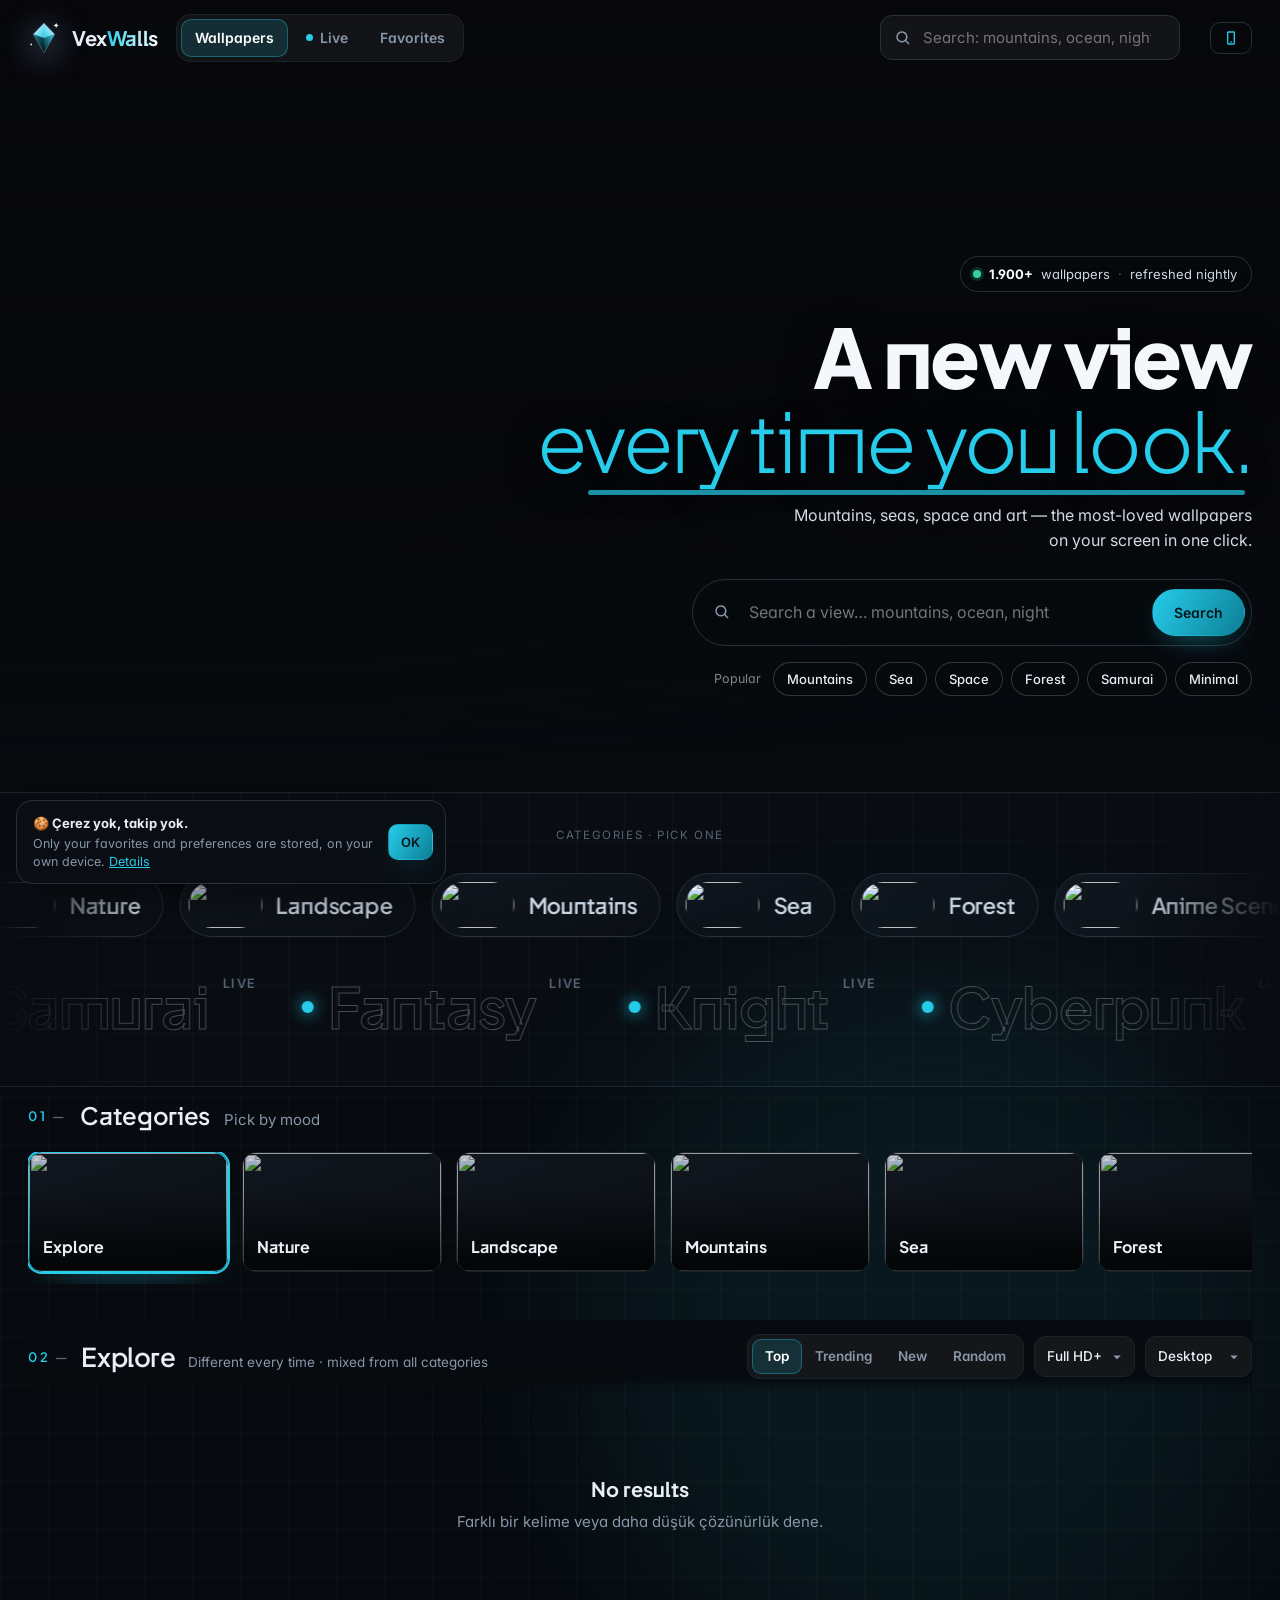
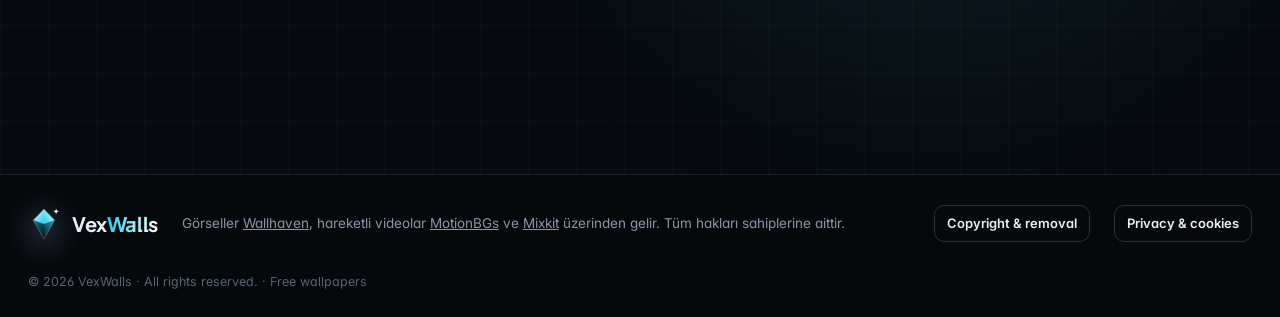
==== commit 9df4758d: "Giris basliginda ikinci satir yumusak ince yazi" ====
--- a/public/index.html
+++ b/public/index.html
@@ -29,7 +29,7 @@
   <link rel="icon" href="favicon.svg" type="image/svg+xml">
   <link rel="preconnect" href="https://fonts.googleapis.com">
   <link rel="preconnect" href="https://fonts.gstatic.com" crossorigin>
-  <link href="https://fonts.googleapis.com/css2?family=Inter:wght@400;500;600;700&family=Space+Grotesk:wght@500;600;700&family=Instrument+Serif:ital@0;1&family=Plus+Jakarta+Sans:wght@400;500;600;700&display=swap" rel="stylesheet">
+  <link href="https://fonts.googleapis.com/css2?family=Inter:wght@400;500;600;700&family=Space+Grotesk:wght@500;600;700&family=Plus+Jakarta+Sans:wght@300;400;500;600;700&display=swap" rel="stylesheet">
   <link rel="stylesheet" href="styles.css">
   <link rel="stylesheet" href="theme.css">
   <link rel="stylesheet" href="settings.css">
--- a/public/settings.css
+++ b/public/settings.css
@@ -146,3 +146,8 @@
 @media (max-width: 1100px) { [data-mode="light"] .viewer__close { color: #fff; } }
 [data-mode="light"] .mon b, [data-mode="light"] .mon small { color: var(--text); }
 [data-mode="light"] .empty { color: var(--muted); }
+
+/* hero second line: same soft font, thin + accent colour (no serif italic) */
+.hero2__title em { font-family: 'Plus Jakarta Sans', Inter, sans-serif !important; font-style: normal; font-weight: 300; font-size: 1em;
+  letter-spacing: -.035em; color: rgb(var(--accent-rgb)); -webkit-text-fill-color: currentColor; }
+.hero2__title em::after { height: .055em; bottom: -.04em; opacity: .7; }
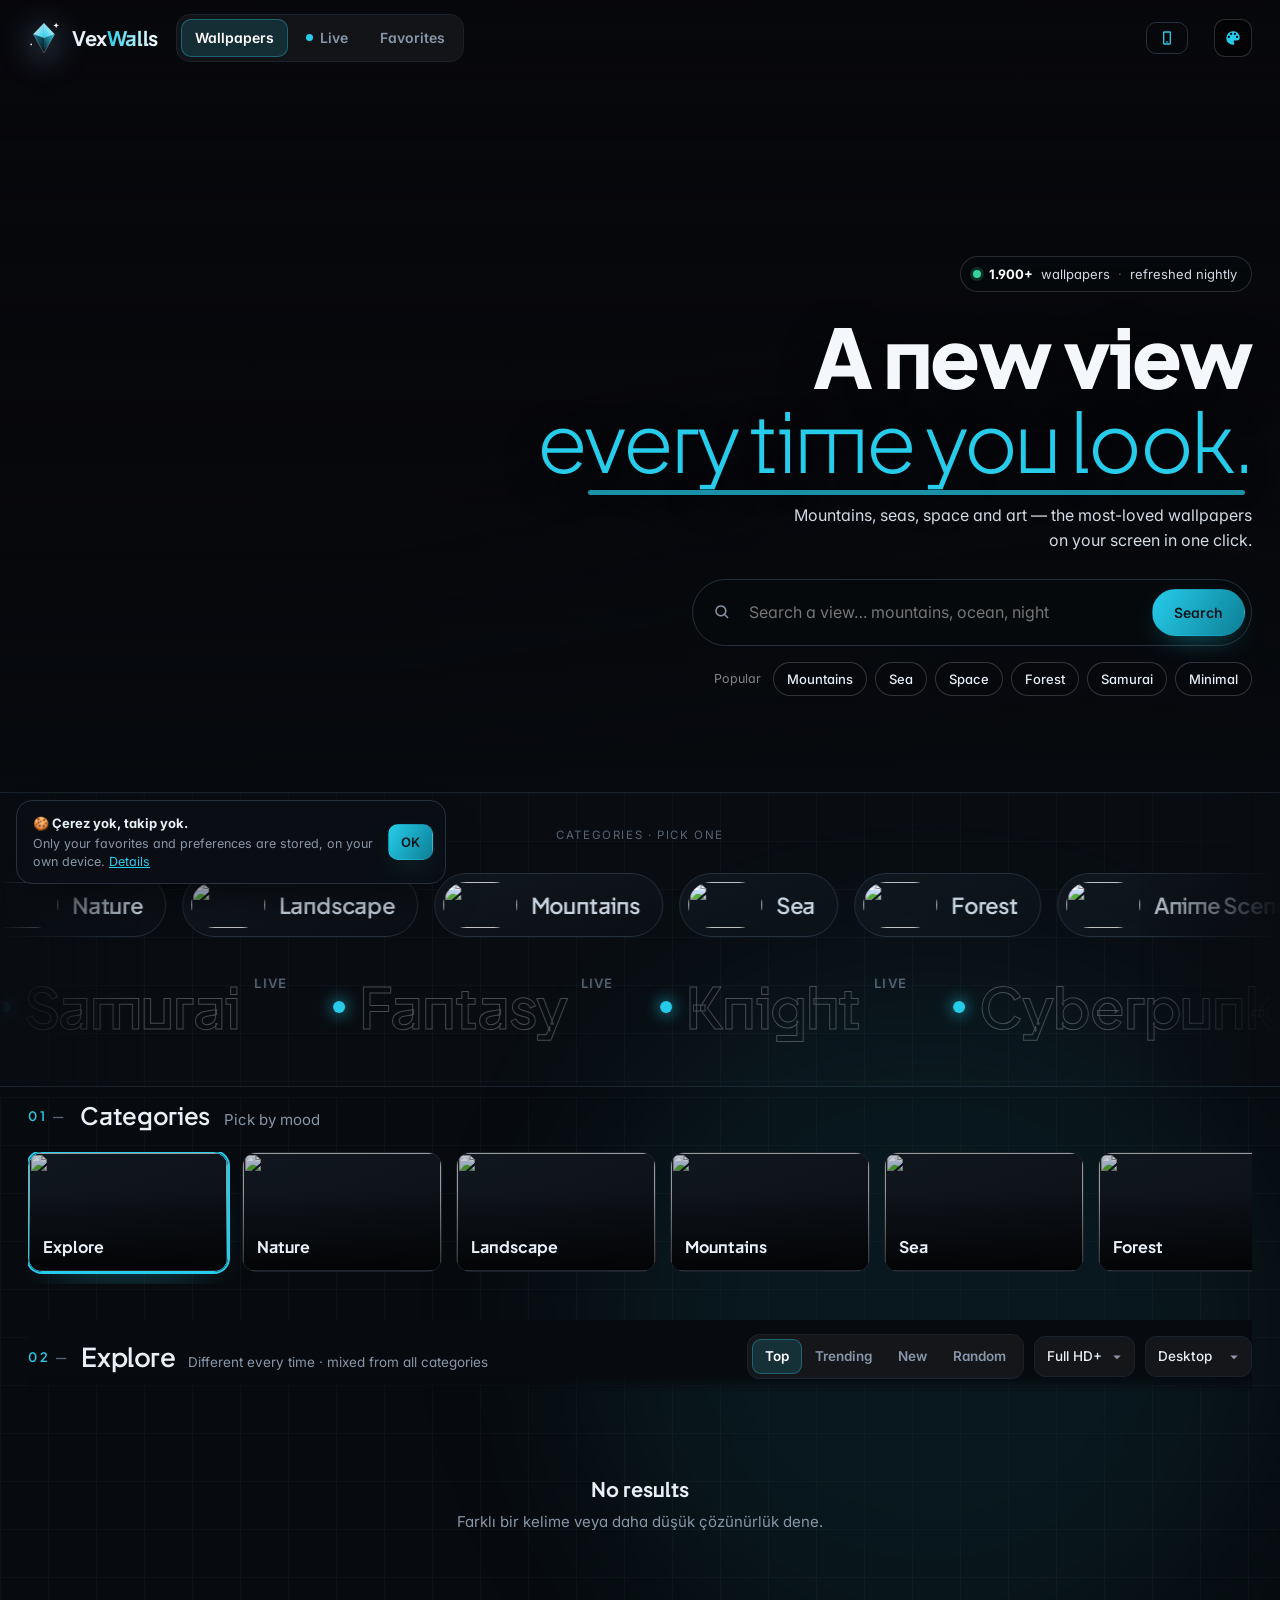
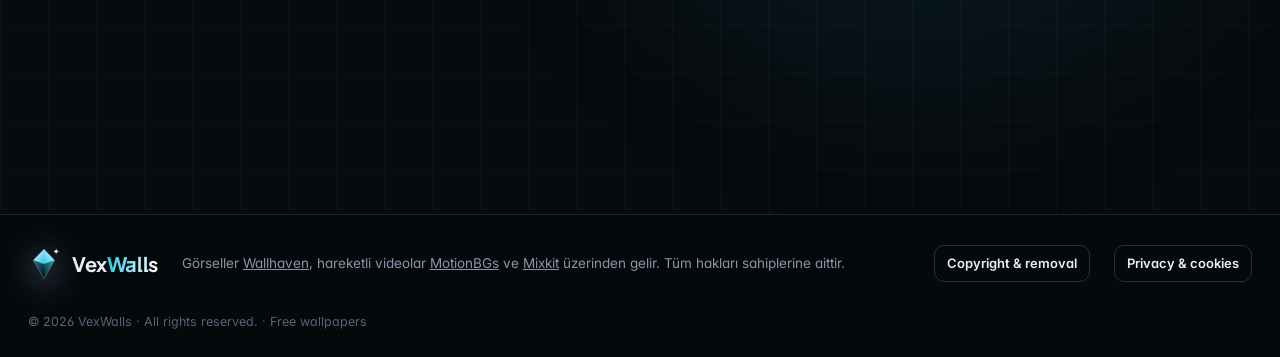
==== commit 6472440a: "9 dil secenegi, daha fazla goster butonu, ana sayfa gorseli aninda" ====
--- a/public/index.html
+++ b/public/index.html
@@ -173,6 +173,7 @@
     <div class="empty" id="empty" hidden></div>
     <div class="loader" id="loader"><span></span><span></span><span></span></div>
     <div id="sentinel"></div>
+    <div class="more"><button class="btn more__btn" id="moreBtn" hidden>Daha fazla göster</button></div>
   </section>
 </main>
 
@@ -256,6 +257,7 @@
 
 <div class="toasts" id="toasts"></div>
 
+<script src="i18n-langs.js"></script>
 <script src="i18n.js"></script>
 <script src="settings.js"></script>
 <script src="app.js"></script>
--- a/public/settings.css
+++ b/public/settings.css
@@ -151,3 +151,25 @@
 .hero2__title em { font-family: 'Plus Jakarta Sans', Inter, sans-serif !important; font-style: normal; font-weight: 300; font-size: 1em;
   letter-spacing: -.035em; color: rgb(var(--accent-rgb)); -webkit-text-fill-color: currentColor; }
 .hero2__title em::after { height: .055em; bottom: -.04em; opacity: .7; }
+
+/* strips: no scaling (pills overlapped their neighbours) — lift + glow instead */
+.mq:hover .mqi, .mq--text:hover .mqt { transform: none; }
+.mq:hover .mqi:hover { transform: translateY(-3px); border-color: var(--accent); box-shadow: 0 10px 26px -14px rgb(var(--accent-rgb) / .8); }
+.mq--text .mqt:hover { transform: translateY(-2px); }
+.mqi:hover img { transform: none; }
+
+/* theme button is back in the menu bar: light/dark + accent colours */
+.themes { display: block !important; }
+.themes__modes { display: grid; grid-template-columns: 1fr 1fr; gap: 4px; padding-bottom: 6px; margin-bottom: 4px; border-bottom: 1px solid var(--line); }
+.themes__modes button { justify-content: center; font-weight: 600; }
+[data-mode="light"] .themes__menu { background: #fff; border-color: var(--line-2); }
+[data-mode="light"] .themes__menu button { color: var(--muted); }
+[data-mode="light"] .themes__menu button.is-active { color: var(--text); background: rgba(15,23,36,.06); }
+[data-mode="light"] .nav:not(.is-solid) .themes__menu button { color: #556072; }
+
+.st-select { min-width: 170px; padding: 9px 34px 9px 12px; border-radius: 10px; font-size: 14px; }
+
+/* "show more" after the first auto-loaded pages (so the footer can be reached) */
+.more { display: flex; justify-content: center; padding: 6px 0 34px; }
+.more__btn { padding: 13px 30px; border-radius: 999px; font-size: 14.5px; border-color: rgb(var(--accent-rgb) / .45); }
+.more__btn:hover { background: rgb(var(--accent-rgb) / .12); border-color: var(--accent); }
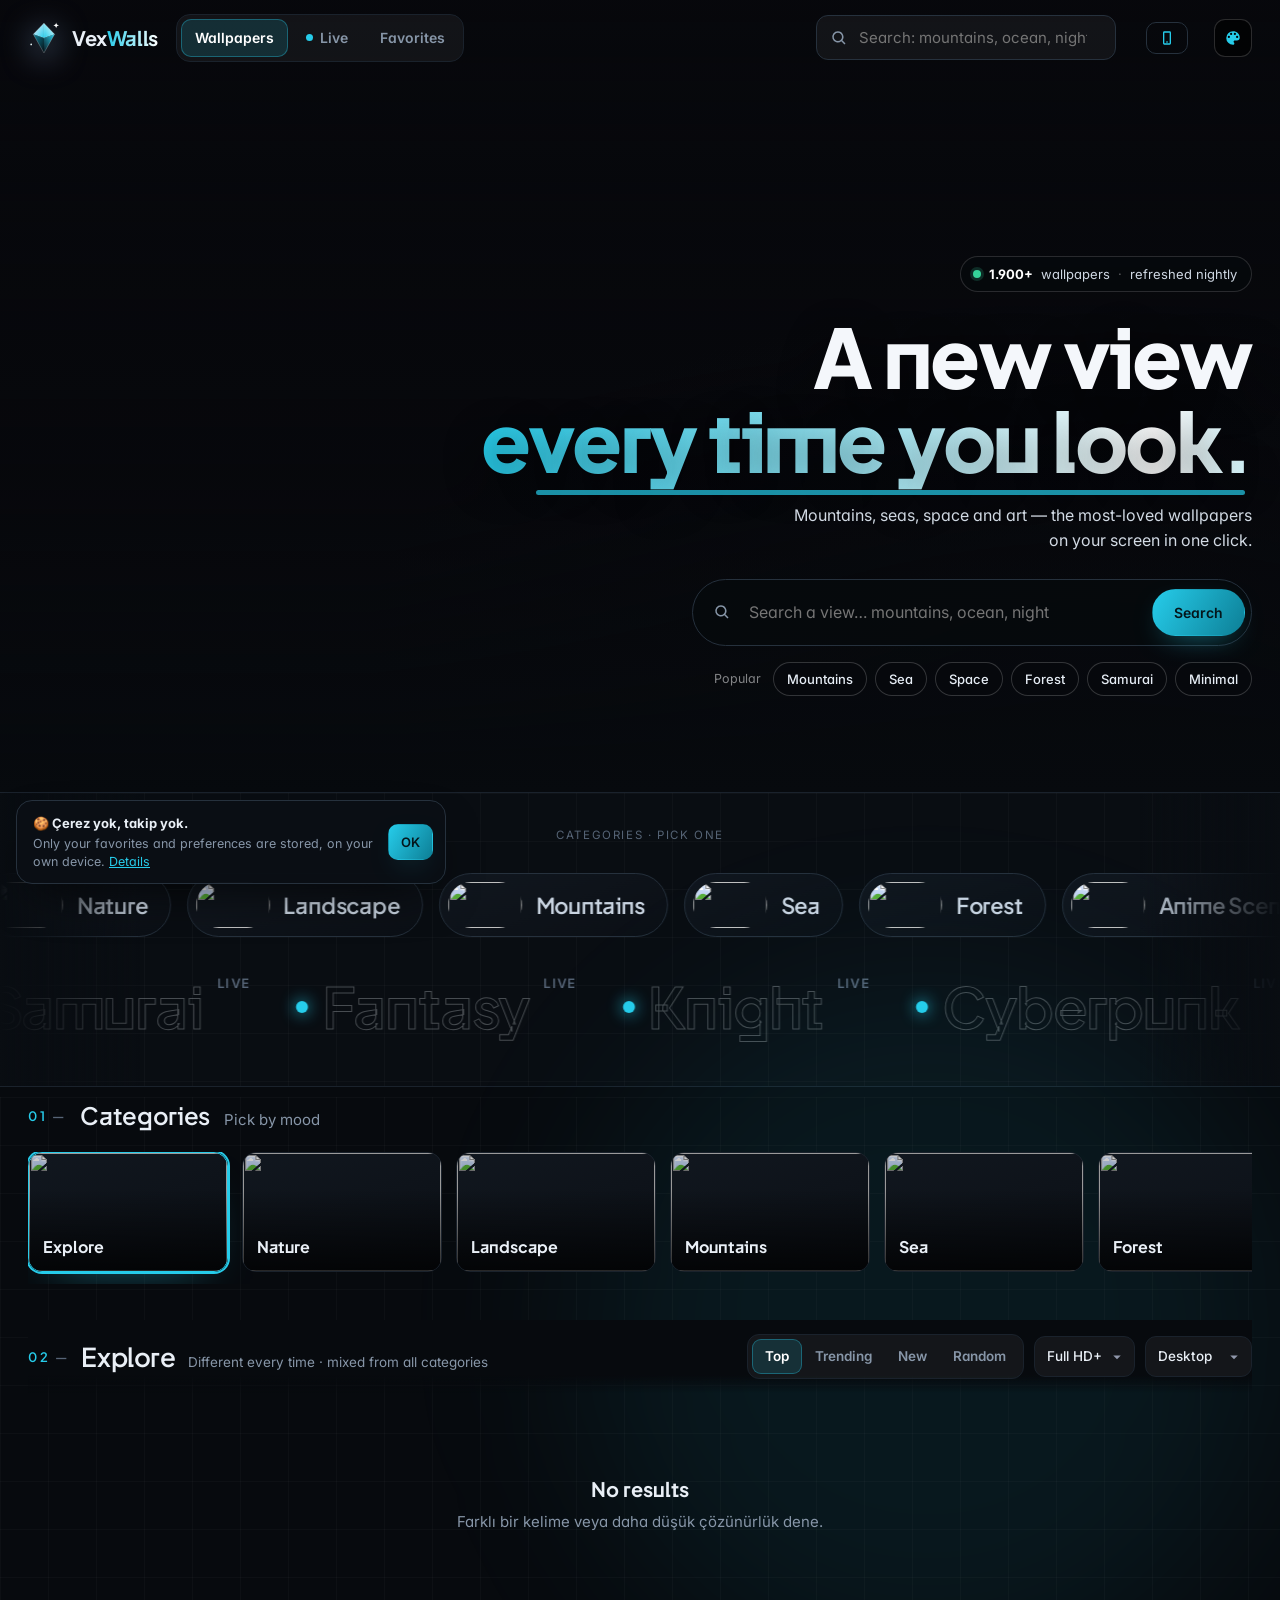
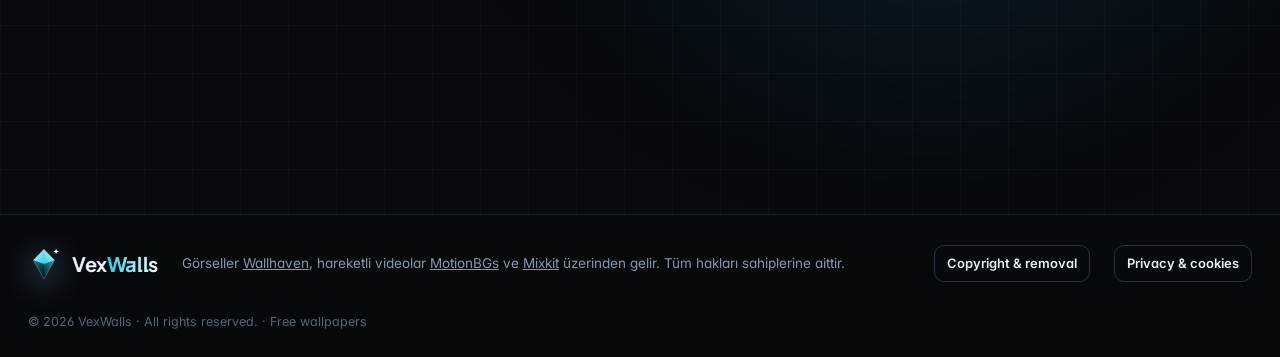
==== commit abe6e767: "Etiketler sonuc veriyor, duvar kagidina geri don, akan renkli baslik, seritlerde binme yok" ====
--- a/public/index.html
+++ b/public/index.html
@@ -139,7 +139,7 @@
   <section class="browse">
     <div class="toolbar" id="toolbar">
       <div class="toolbar__title">
-        <span class="secno">02</span><h2 id="gridTitle">Keşfet</h2>
+        <button class="backbtn" id="backBtn" hidden>← Duvar kağıdına dön</button><span class="secno">02</span><h2 id="gridTitle">Keşfet</h2>
         <span class="count" id="gridCount"></span>
       </div>
       <div class="toolbar__filters" id="filters">
--- a/public/settings.css
+++ b/public/settings.css
@@ -173,3 +173,18 @@
 .more { display: flex; justify-content: center; padding: 6px 0 34px; }
 .more__btn { padding: 13px 30px; border-radius: 999px; font-size: 14.5px; border-color: rgb(var(--accent-rgb) / .45); }
 .more__btn:hover { background: rgb(var(--accent-rgb) / .12); border-color: var(--accent); }
+
+/* "back to the wallpaper" after jumping to a tag or colour */
+.backbtn { margin-right: 10px; padding: 7px 14px; border-radius: 999px; border: 1px solid rgb(var(--accent-rgb) / .5); background: rgb(var(--accent-rgb) / .12); color: var(--text); font-size: 13px; font-weight: 600; white-space: nowrap; align-self: center; }
+.backbtn:hover { background: rgb(var(--accent-rgb) / .22); }
+
+/* hero second line: same font + weight as the first line, theme colours flowing softly across it */
+.hero2__title em { font-weight: inherit !important; letter-spacing: inherit !important;
+  background-image: linear-gradient(90deg, var(--accent) 0%, #ffffff 35%, var(--accent) 60%, var(--accent2) 85%, var(--accent) 100%);
+  background-size: 250% 100%; -webkit-background-clip: text; background-clip: text; color: transparent; -webkit-text-fill-color: transparent;
+  animation: heroflow 10s linear infinite !important; }
+@keyframes heroflow { to { background-position: -250% 0; } }
+.calm .hero2__title em { animation: none !important; }
+/* strips: nothing grows on hover, so pills never overlap */
+.mqi, .mq:hover .mqi { transform: none !important; }
+.mq .mqi:hover { transform: translateY(-3px) !important; }
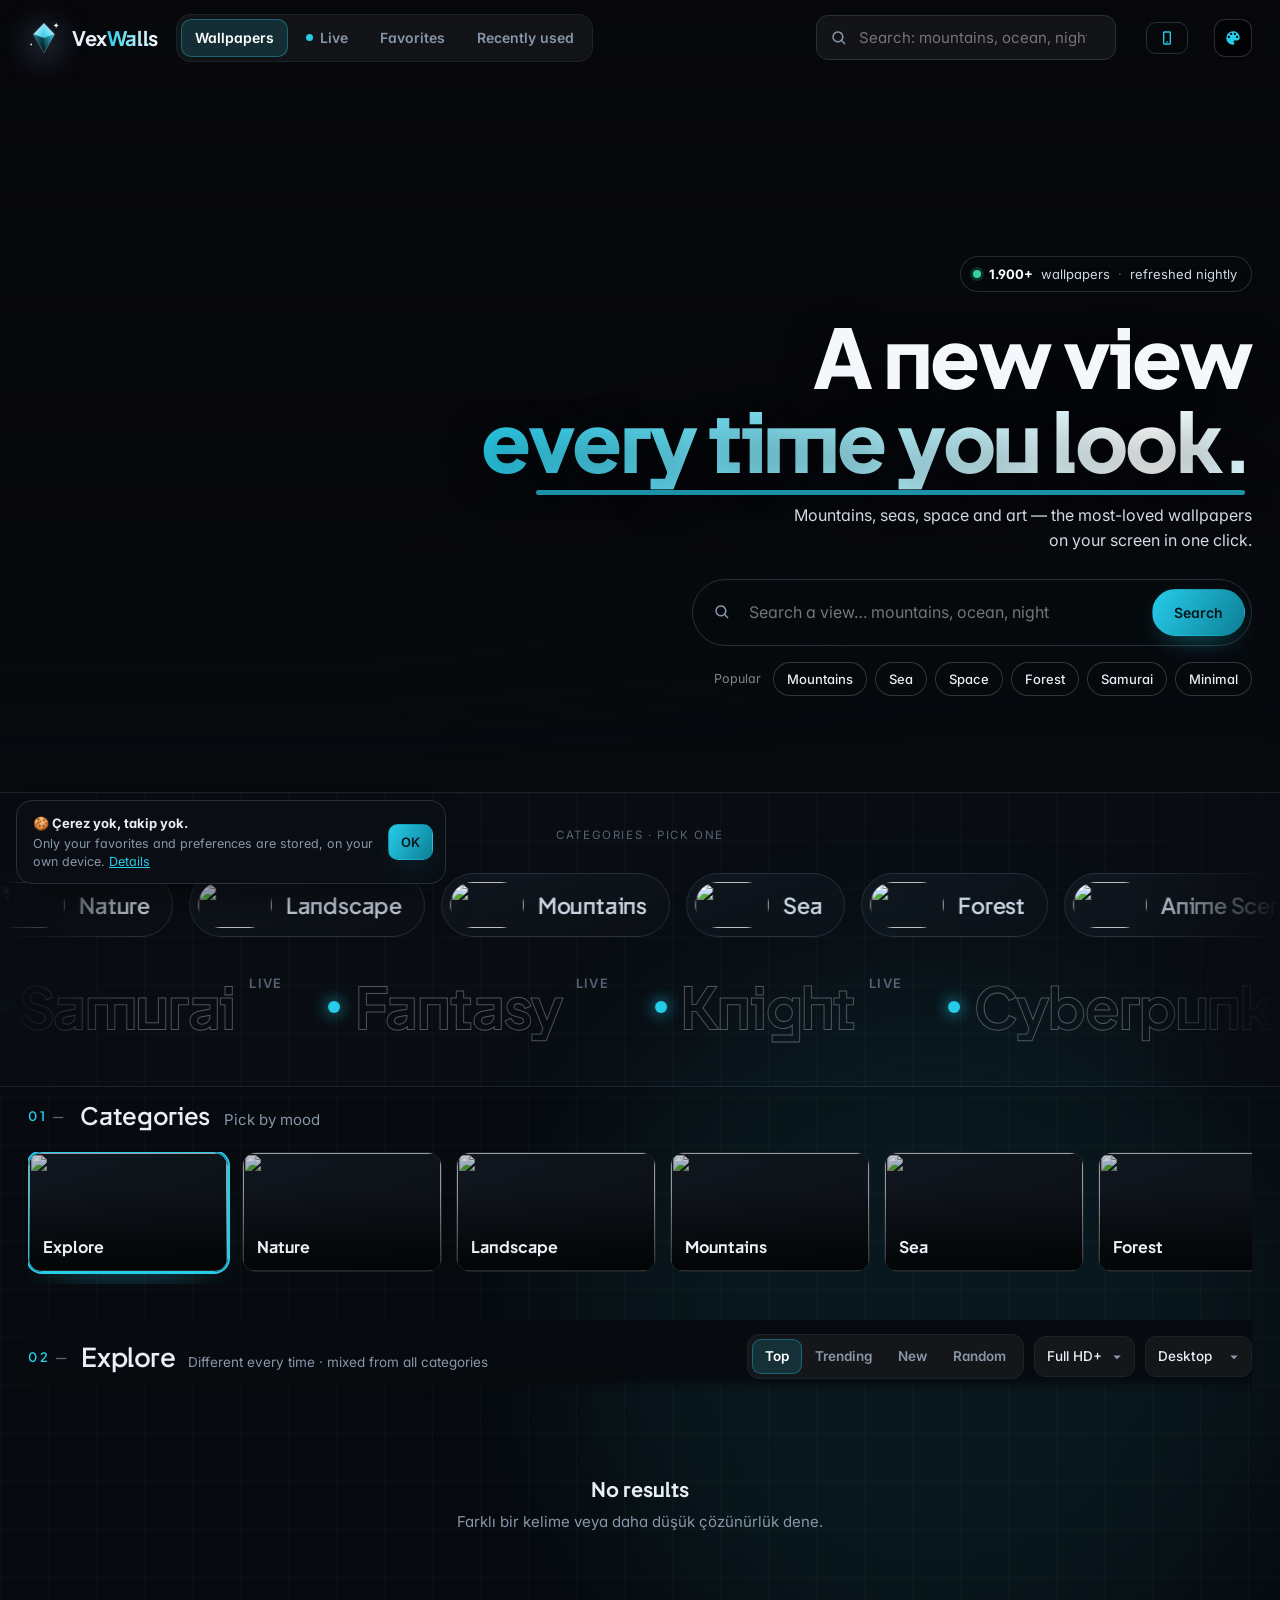
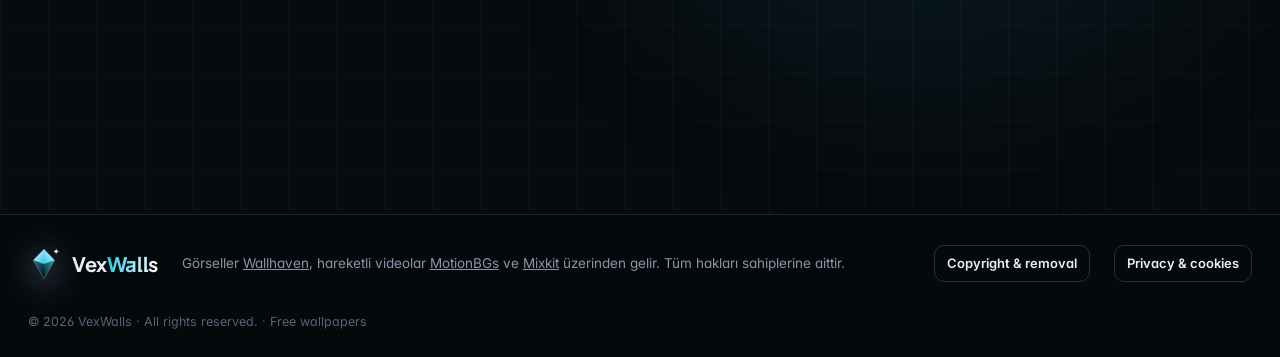
==== commit 41d558df: "Son kullanilanlar sekmesi, Wallhaven yogunlugunda bekle-tekrar dene, listeler katalogdan" ====
--- a/public/index.html
+++ b/public/index.html
@@ -69,6 +69,7 @@
       <button class="tab is-active" data-mode="static">Duvar Kağıtları</button>
       <button class="tab" data-mode="live"><span class="dot"></span>Hareketli</button>
       <button class="tab" data-mode="fav">Favorilerim</button>
+      <button class="tab" data-mode="recent">Son kullanılanlar</button>
     </nav>
     <div class="themes">
       <button class="iconbtn themes__btn" id="themeBtn" type="button" title="Tema rengi" aria-label="Tema rengi"><svg viewBox="0 0 24 24"><path d="M12 3a9 9 0 0 0 0 18c1.1 0 1.8-.8 1.8-1.7 0-.5-.2-.9-.5-1.2-.3-.3-.5-.7-.5-1.2 0-1 .8-1.7 1.8-1.7H17a4 4 0 0 0 4-4C21 6.6 17 3 12 3Zm-5.5 9a1.5 1.5 0 1 1 0-3 1.5 1.5 0 0 1 0 3Zm3-4a1.5 1.5 0 1 1 0-3 1.5 1.5 0 0 1 0 3Zm5 0a1.5 1.5 0 1 1 0-3 1.5 1.5 0 0 1 0 3Zm3 4a1.5 1.5 0 1 1 0-3 1.5 1.5 0 0 1 0 3Z"/></svg></button>
--- a/public/settings.css
+++ b/public/settings.css
@@ -188,3 +188,18 @@
 /* strips: nothing grows on hover, so pills never overlap */
 .mqi, .mq:hover .mqi { transform: none !important; }
 .mq .mqi:hover { transform: translateY(-3px) !important; }
+
+/* outline words in the strip: the soft font draws letters from overlapping pieces, so a bare
+   outline showed the joins. Fill with the strip colour and paint the stroke underneath —
+   only the clean outer outline stays visible. */
+.mqt { color: #090d12; -webkit-text-fill-color: #090d12; -webkit-text-stroke: 2px rgba(233,239,246,.32); paint-order: stroke fill; }
+.mqt:hover { color: var(--accent); -webkit-text-fill-color: var(--accent); -webkit-text-stroke-color: var(--accent); }
+[data-mode="light"] .mqt { color: #eef2f7; -webkit-text-fill-color: #eef2f7; -webkit-text-stroke: 2px rgba(15,23,36,.4); }
+[data-mode="light"] .mqt:hover { -webkit-text-fill-color: var(--accent); -webkit-text-stroke-color: var(--accent); }
+.mqt small { -webkit-text-fill-color: currentColor; -webkit-text-stroke: 0; }
+
+/* light theme: menu bar after scrolling (white bar) needs dark text */
+[data-mode="light"] .nav.is-solid .tab { color: #556072; }
+[data-mode="light"] .nav.is-solid .tab.is-active, [data-mode="light"] .seg button.is-active { color: #0f1724; }
+[data-mode="light"] .nav.is-solid .iconbtn, [data-mode="light"] .nav.is-solid .pwa-navbtn { background: #f4f6fa; border-color: var(--line-2); color: #0f1724; }
+[data-mode="light"] .nav.is-solid .acc-btn { color: #0f1724; }
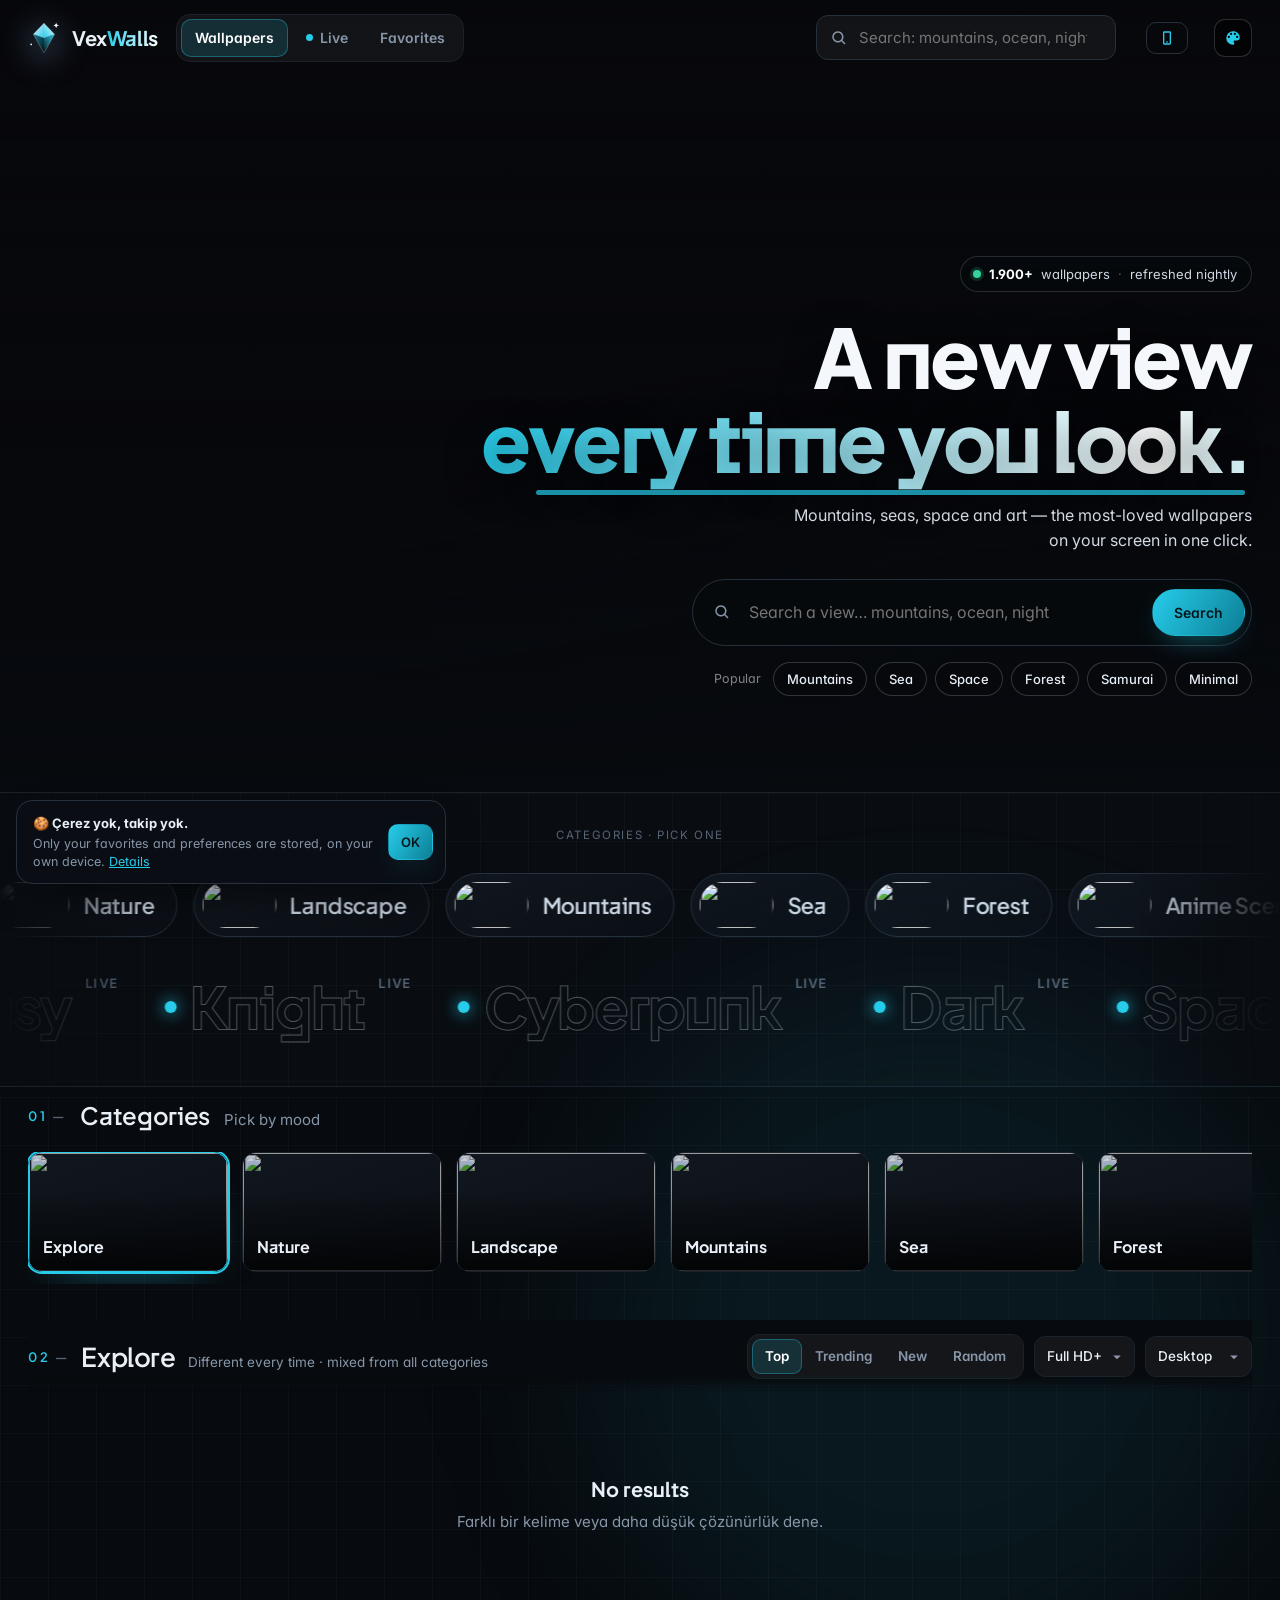
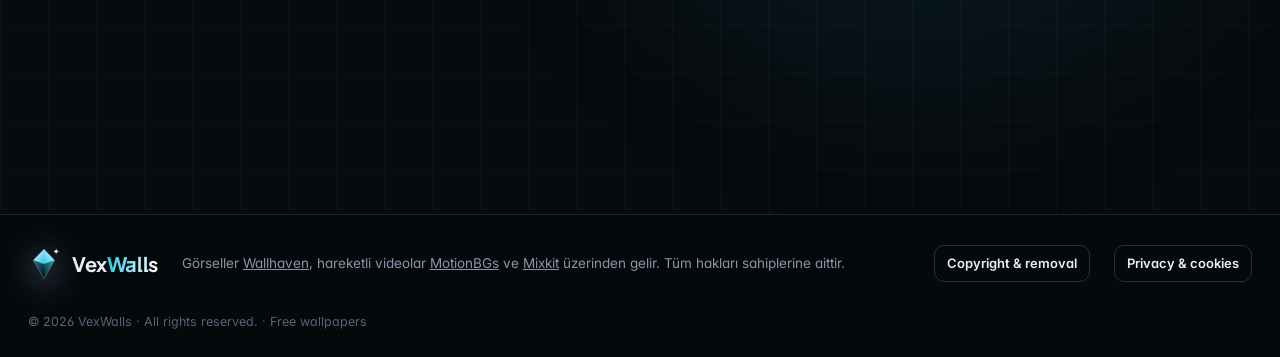
==== commit 59b7097e: "Son kullanilanlar menuden profil menusune ve Ayarlar'a tasindi" ====
--- a/public/index.html
+++ b/public/index.html
@@ -69,7 +69,6 @@
       <button class="tab is-active" data-mode="static">Duvar Kağıtları</button>
       <button class="tab" data-mode="live"><span class="dot"></span>Hareketli</button>
       <button class="tab" data-mode="fav">Favorilerim</button>
-      <button class="tab" data-mode="recent">Son kullanılanlar</button>
     </nav>
     <div class="themes">
       <button class="iconbtn themes__btn" id="themeBtn" type="button" title="Tema rengi" aria-label="Tema rengi"><svg viewBox="0 0 24 24"><path d="M12 3a9 9 0 0 0 0 18c1.1 0 1.8-.8 1.8-1.7 0-.5-.2-.9-.5-1.2-.3-.3-.5-.7-.5-1.2 0-1 .8-1.7 1.8-1.7H17a4 4 0 0 0 4-4C21 6.6 17 3 12 3Zm-5.5 9a1.5 1.5 0 1 1 0-3 1.5 1.5 0 0 1 0 3Zm3-4a1.5 1.5 0 1 1 0-3 1.5 1.5 0 0 1 0 3Zm5 0a1.5 1.5 0 1 1 0-3 1.5 1.5 0 0 1 0 3Zm3 4a1.5 1.5 0 1 1 0-3 1.5 1.5 0 0 1 0 3Z"/></svg></button>
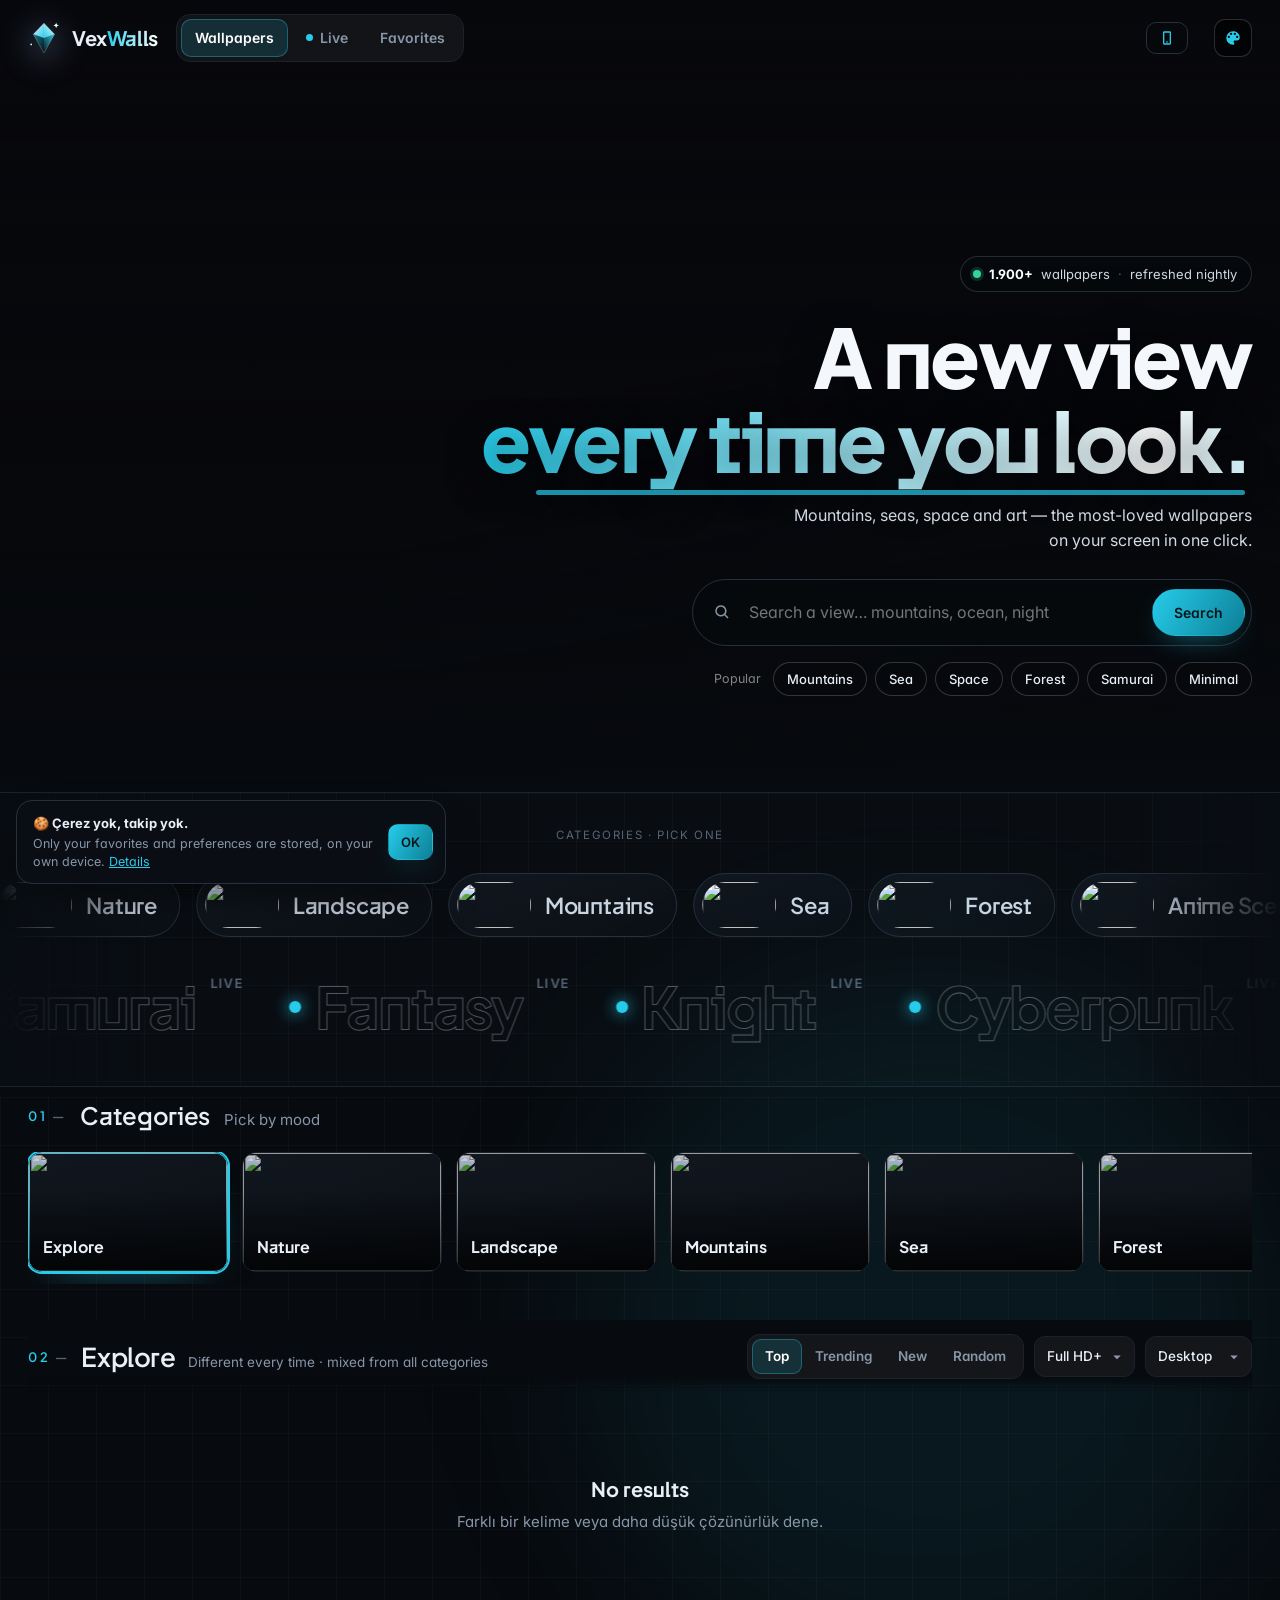
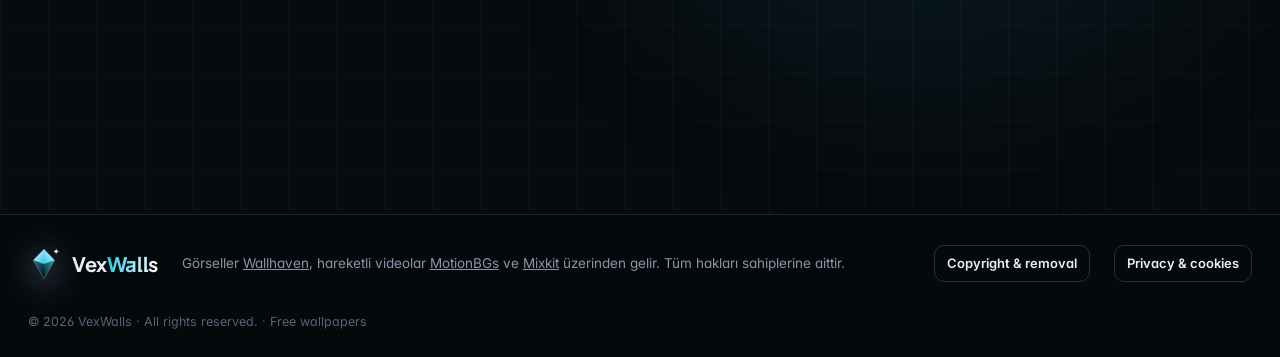
==== commit 2ed6b022: "Otomatik degistirmede bos favori listesi duzeltmesi" ====
--- a/public/index.html
+++ b/public/index.html
@@ -236,6 +236,7 @@
         <p class="colorsearch__note">Duvar kağıdının rengini değiştirmez. Bir renge tıklarsan o renkte olan diğer duvar kağıtlarını listeler.</p>
         <div class="swatches" id="vColors"></div>
       </div>
+      <div class="similar" id="vSimilar"></div>
       <a class="source" id="vSource" target="_blank" rel="noopener">Kaynağında görüntüle ↗</a>
     </aside>
   </div>
--- a/public/settings.css
+++ b/public/settings.css
@@ -203,3 +203,14 @@
 [data-mode="light"] .nav.is-solid .tab.is-active, [data-mode="light"] .seg button.is-active { color: #0f1724; }
 [data-mode="light"] .nav.is-solid .iconbtn, [data-mode="light"] .nav.is-solid .pwa-navbtn { background: #f4f6fa; border-color: var(--line-2); color: #0f1724; }
 [data-mode="light"] .nav.is-solid .acc-btn { color: #0f1724; }
+
+/* "fits your screen" badge + similar wallpapers in the viewer */
+.tagcat--fit { background: rgba(52,211,153,.9) !important; color: #04261a !important; border-color: transparent; }
+.similar__title { margin: 0 0 8px; font-size: 13px; font-weight: 600; color: var(--muted); }
+.similar__grid { display: grid; grid-template-columns: repeat(4, 1fr); gap: 6px; }
+.similar__grid button { padding: 0; border: 1px solid var(--line); border-radius: 8px; overflow: hidden; aspect-ratio: 16 / 10; background: var(--card); transition: border-color .15s, transform .15s; }
+.similar__grid button:hover { border-color: var(--accent); transform: translateY(-2px); }
+.similar__grid img { width: 100%; height: 100%; object-fit: cover; }
+
+.st-rot.is-off { opacity: .45; pointer-events: none; }
+.st-note { margin: 6px 0 0; font-size: 12px; color: var(--dim); line-height: 1.45; }
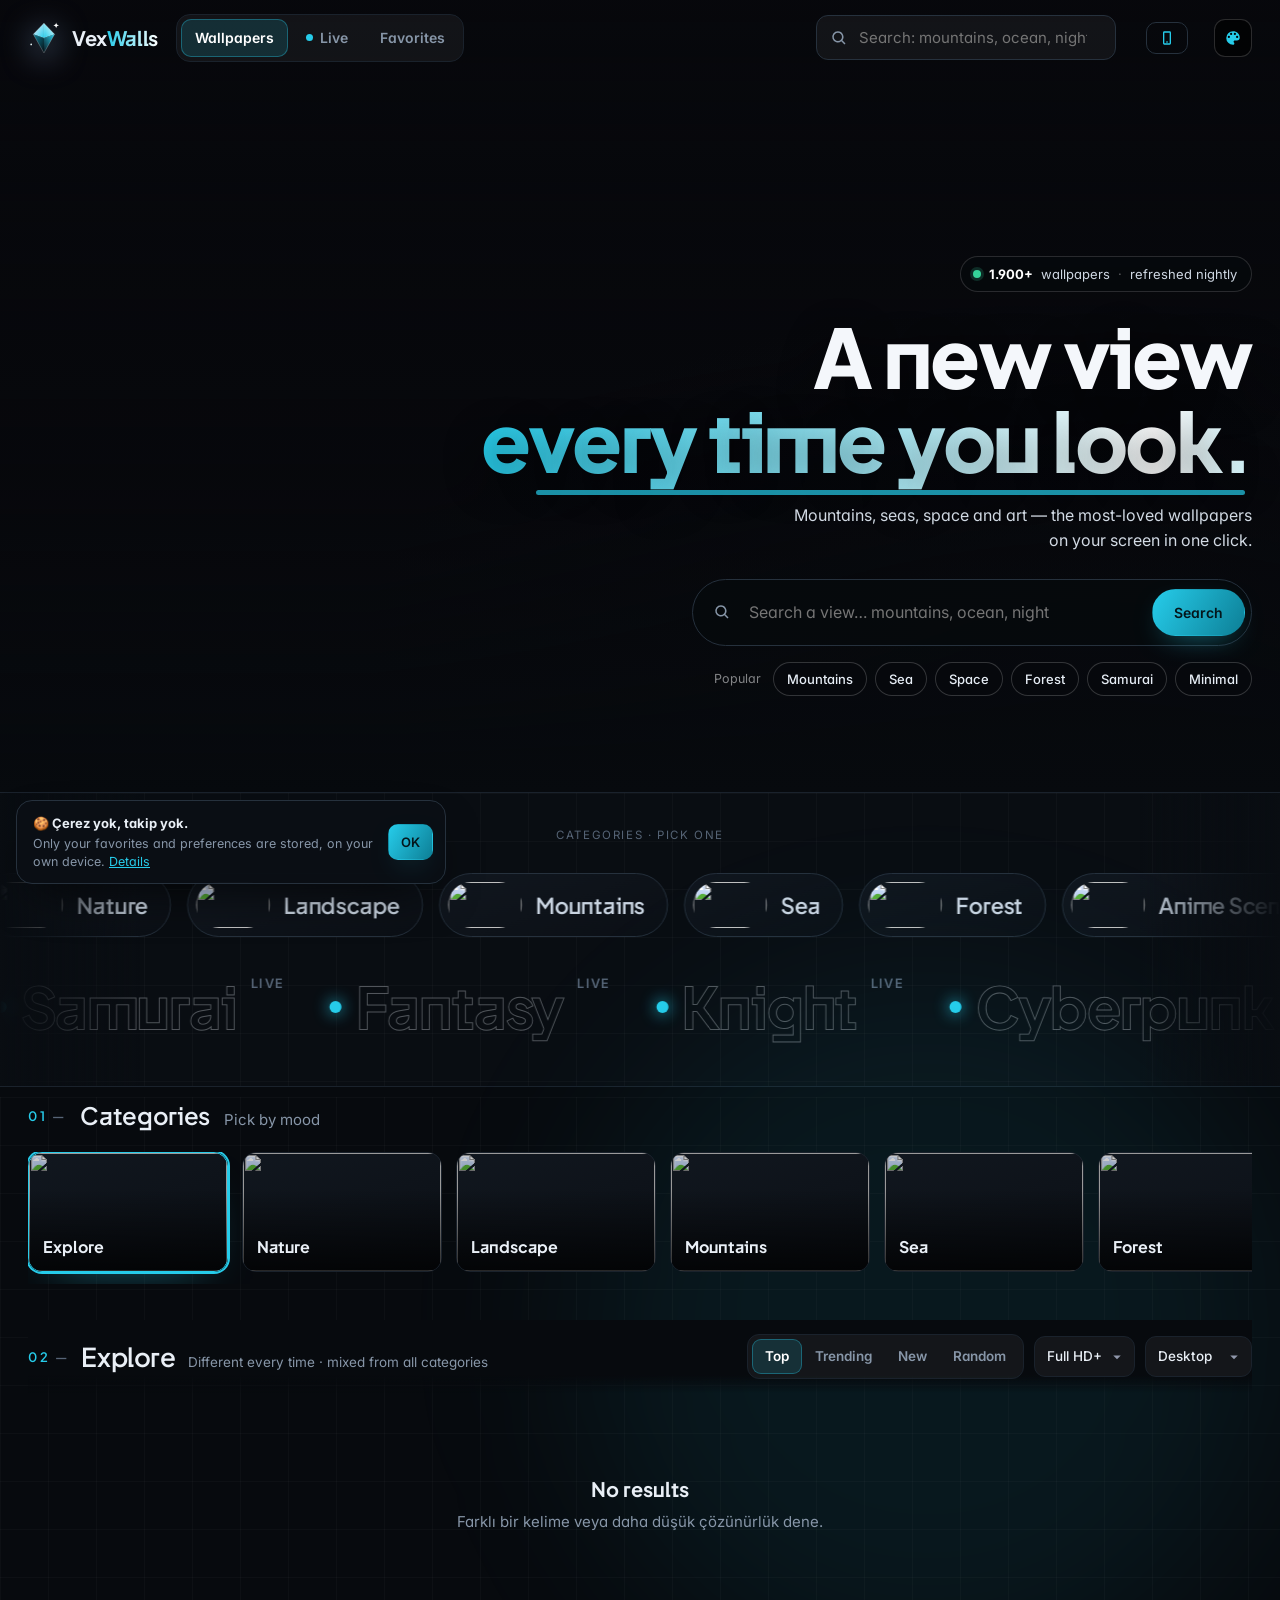
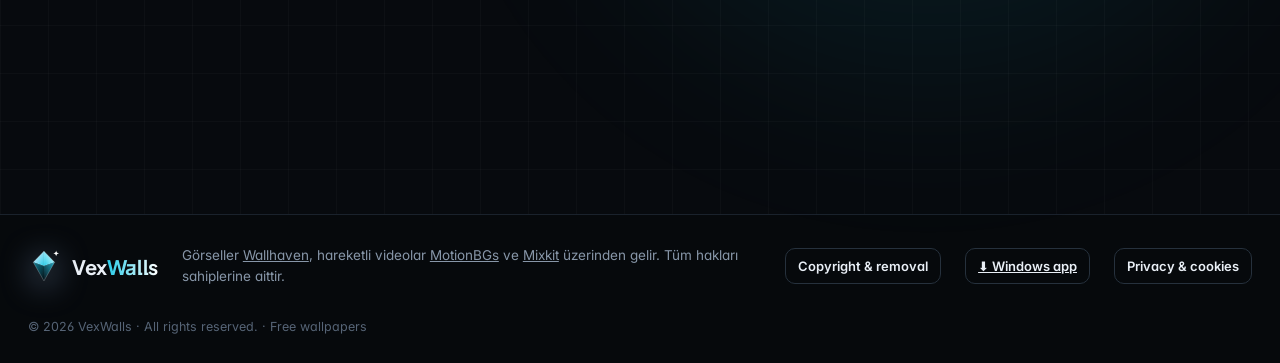
==== commit 7d8b0eba: "Windows uygulamasi (VexWalls.exe) ve sitede indirme baglantilari" ====
--- a/public/index.html
+++ b/public/index.html
@@ -183,6 +183,7 @@
 <span class="brand__name">Vex<span>Walls</span></span></div>
     <p>Görseller <a href="https://wallhaven.cc" target="_blank" rel="noopener">Wallhaven</a>, hareketli videolar <a href="https://motionbgs.com" target="_blank" rel="noopener">MotionBGs</a> ve <a href="https://mixkit.co" target="_blank" rel="noopener">Mixkit</a> üzerinden gelir. Tüm hakları sahiplerine aittir.</p>
     <button class="btn btn--sm btn--ghost" id="openCopyright">Telif &amp; kaldırma talebi</button>
+    <a class="btn btn--sm btn--ghost dl-app" href="https://github.com/VexWalls/vexwalls.github.io/releases/latest/download/VexWalls.exe" title="Windows 10/11 · tek dosya · kurulum gerektirmez">⬇ Windows uygulaması</a>
     <button class="btn btn--sm btn--ghost" id="openPrivacy">Gizlilik &amp; çerezler</button>
     <button class="btn btn--sm btn--ghost" id="openFolder">İndirilenler klasörünü aç</button>
   </div>
--- a/public/settings.css
+++ b/public/settings.css
@@ -214,3 +214,16 @@
 
 .st-rot.is-off { opacity: .45; pointer-events: none; }
 .st-note { margin: 6px 0 0; font-size: 12px; color: var(--dim); line-height: 1.45; }
+
+/* "✓ Tam uyar": hover / tap shows what it means */
+.card__tags .tagcat--fit { pointer-events: auto; cursor: help; position: relative; }
+.tagcat--fit::after { content: attr(data-tip); position: absolute; left: 0; top: calc(100% + 8px); z-index: 5; width: max-content; max-width: 230px; white-space: normal;
+  padding: 8px 10px; border-radius: 9px; background: rgba(8,10,14,.96); color: #e9eff6; border: 1px solid rgba(52,211,153,.45);
+  font-size: 12px; font-weight: 500; line-height: 1.4; box-shadow: 0 12px 30px -12px rgba(0,0,0,.8);
+  opacity: 0; transform: translateY(-4px); pointer-events: none; transition: opacity .15s, transform .15s; }
+.tagcat--fit:hover::after, .tagcat--fit:focus::after { opacity: 1; transform: none; }
+
+.connect__dl { font-size: 12.5px; color: var(--muted); text-decoration: none; text-align: center; }
+.connect__dl b { color: var(--accent); }
+.connect__dl:hover b { text-decoration: underline; }
+@media (pointer: coarse) { .dl-app, .connect__dl { display: none !important; } }
